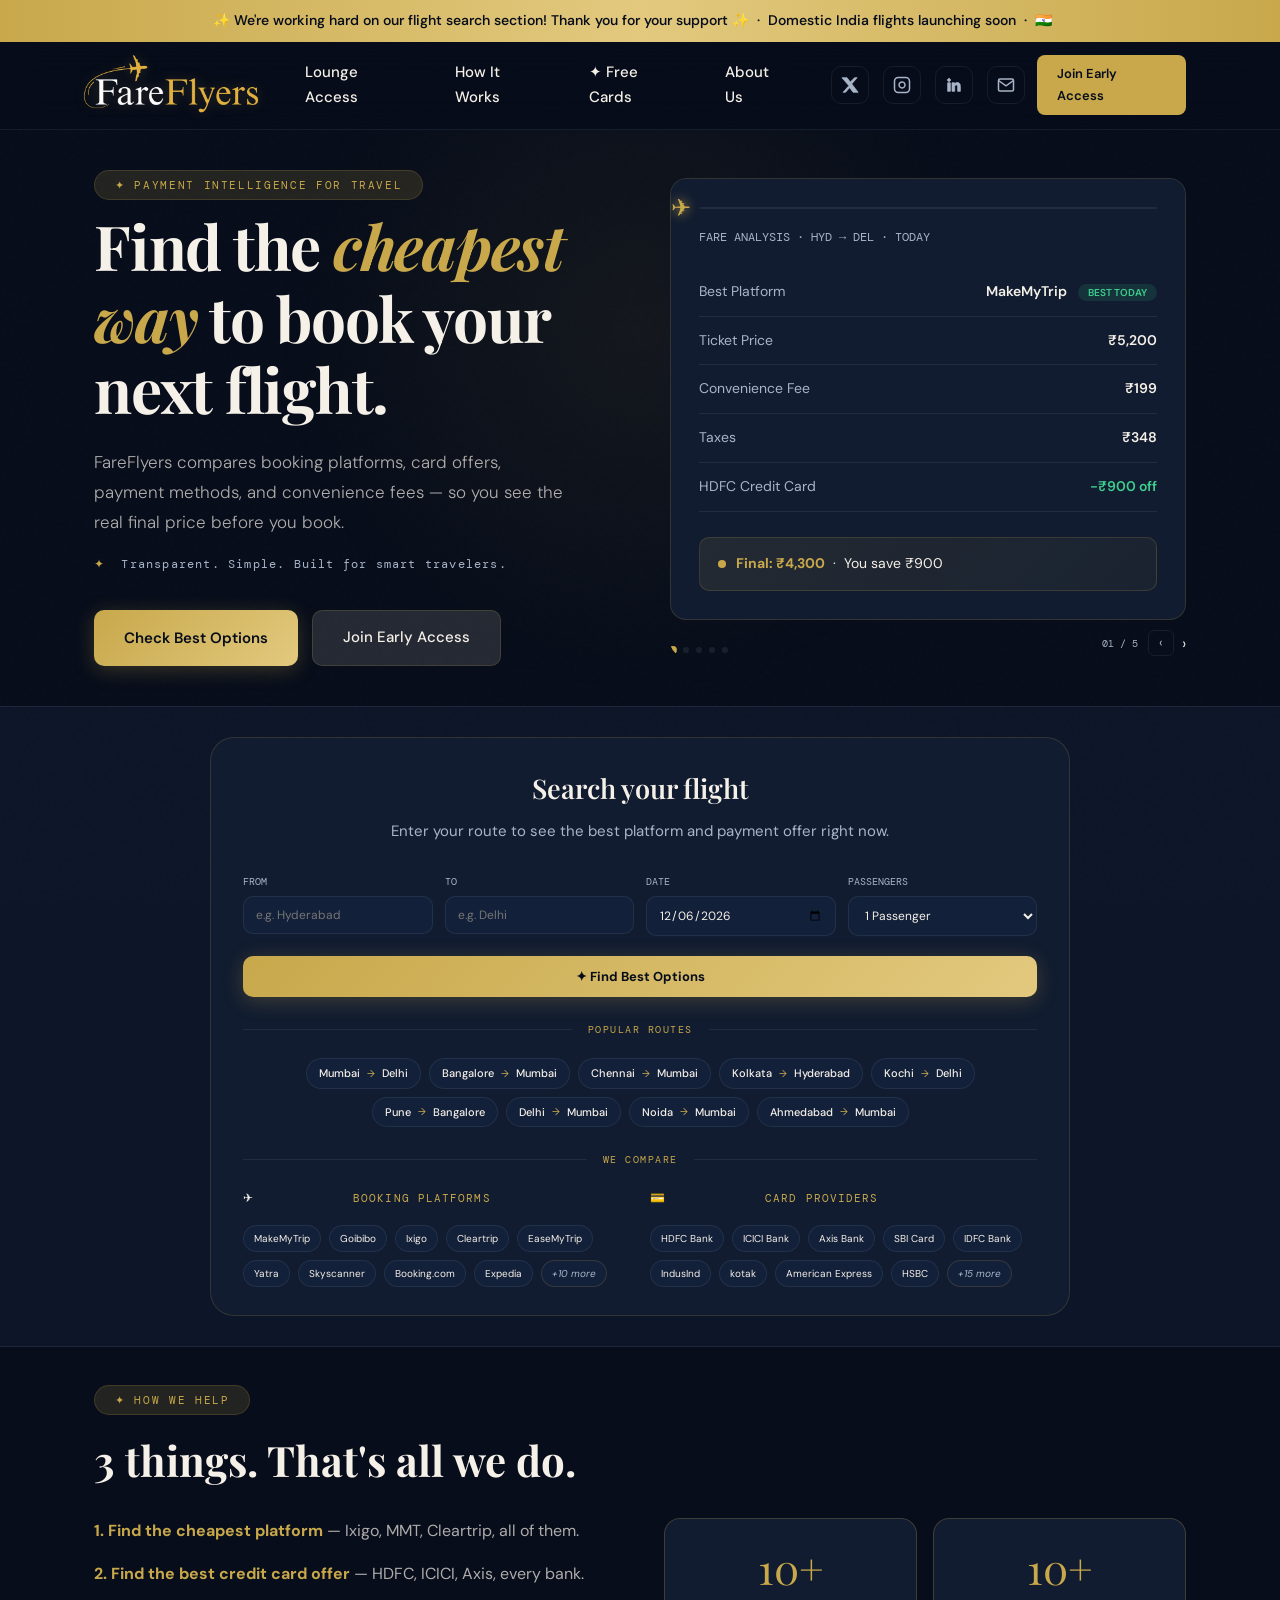
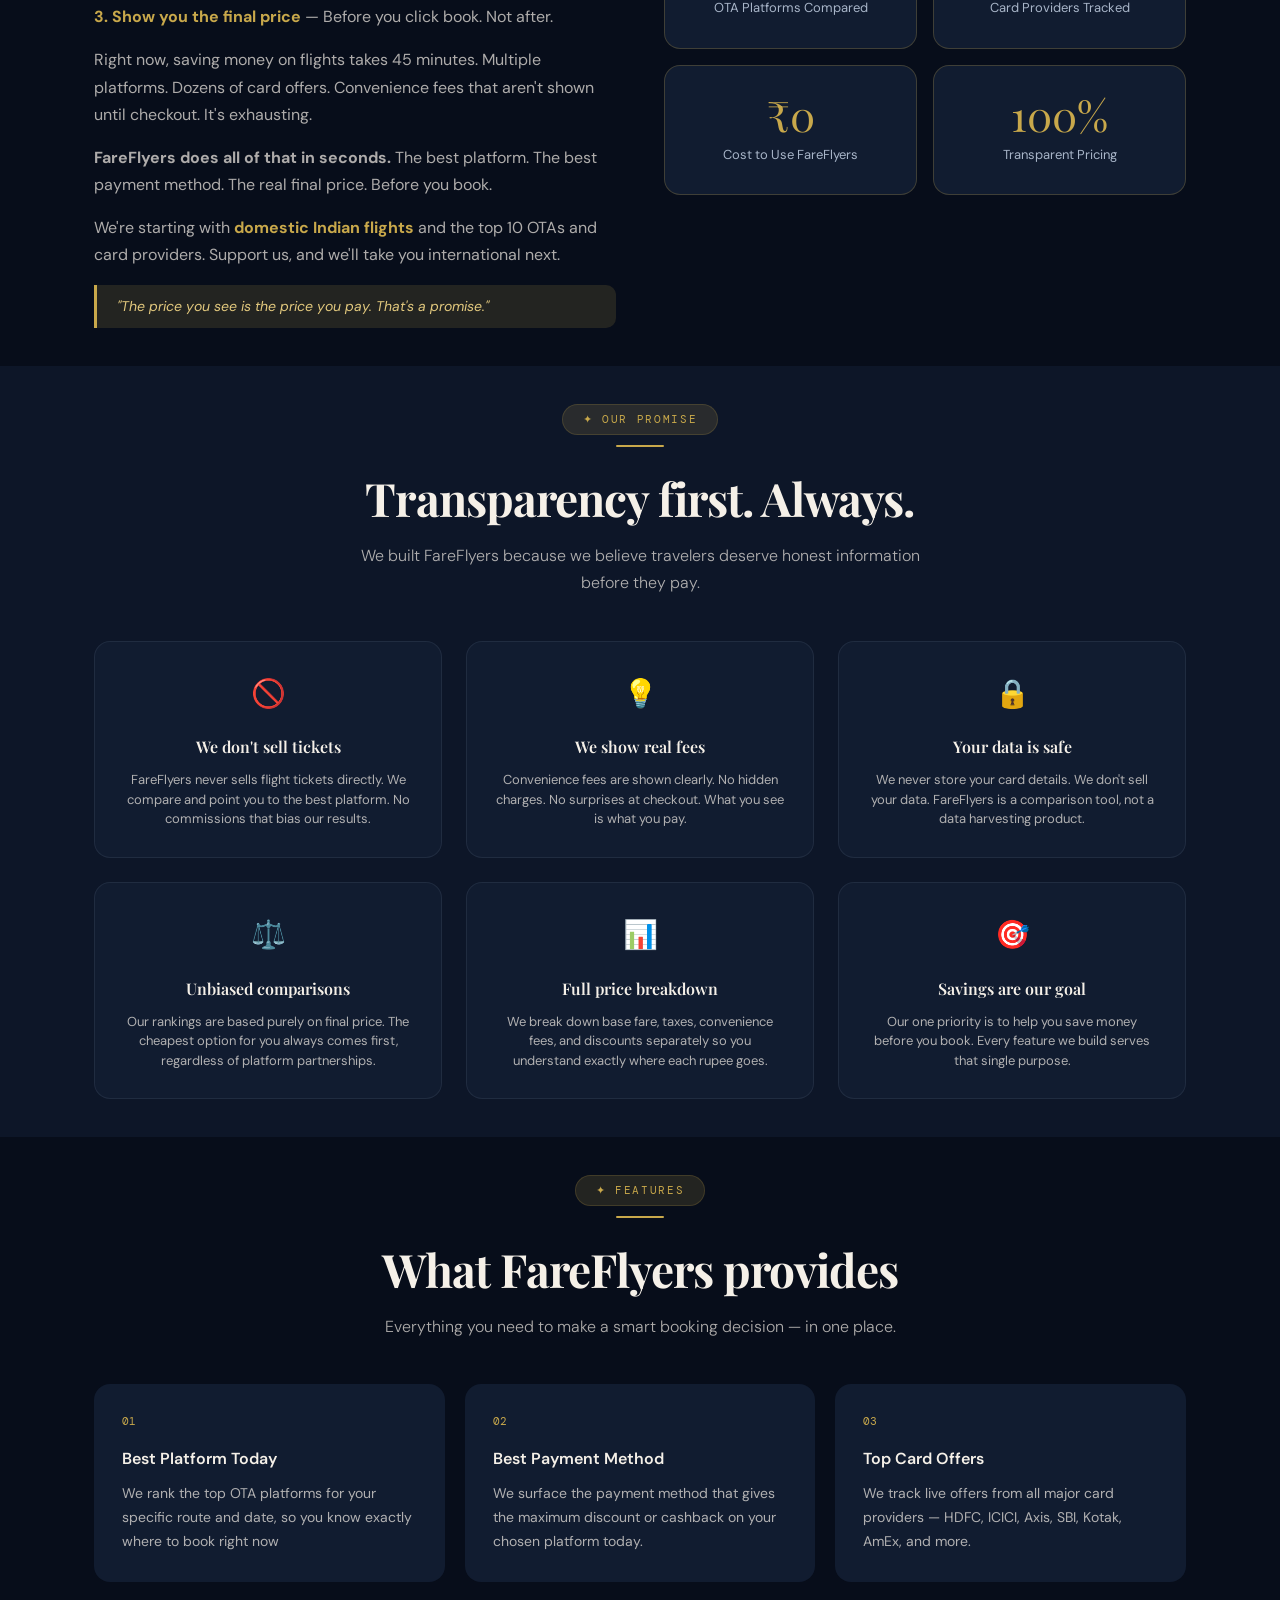
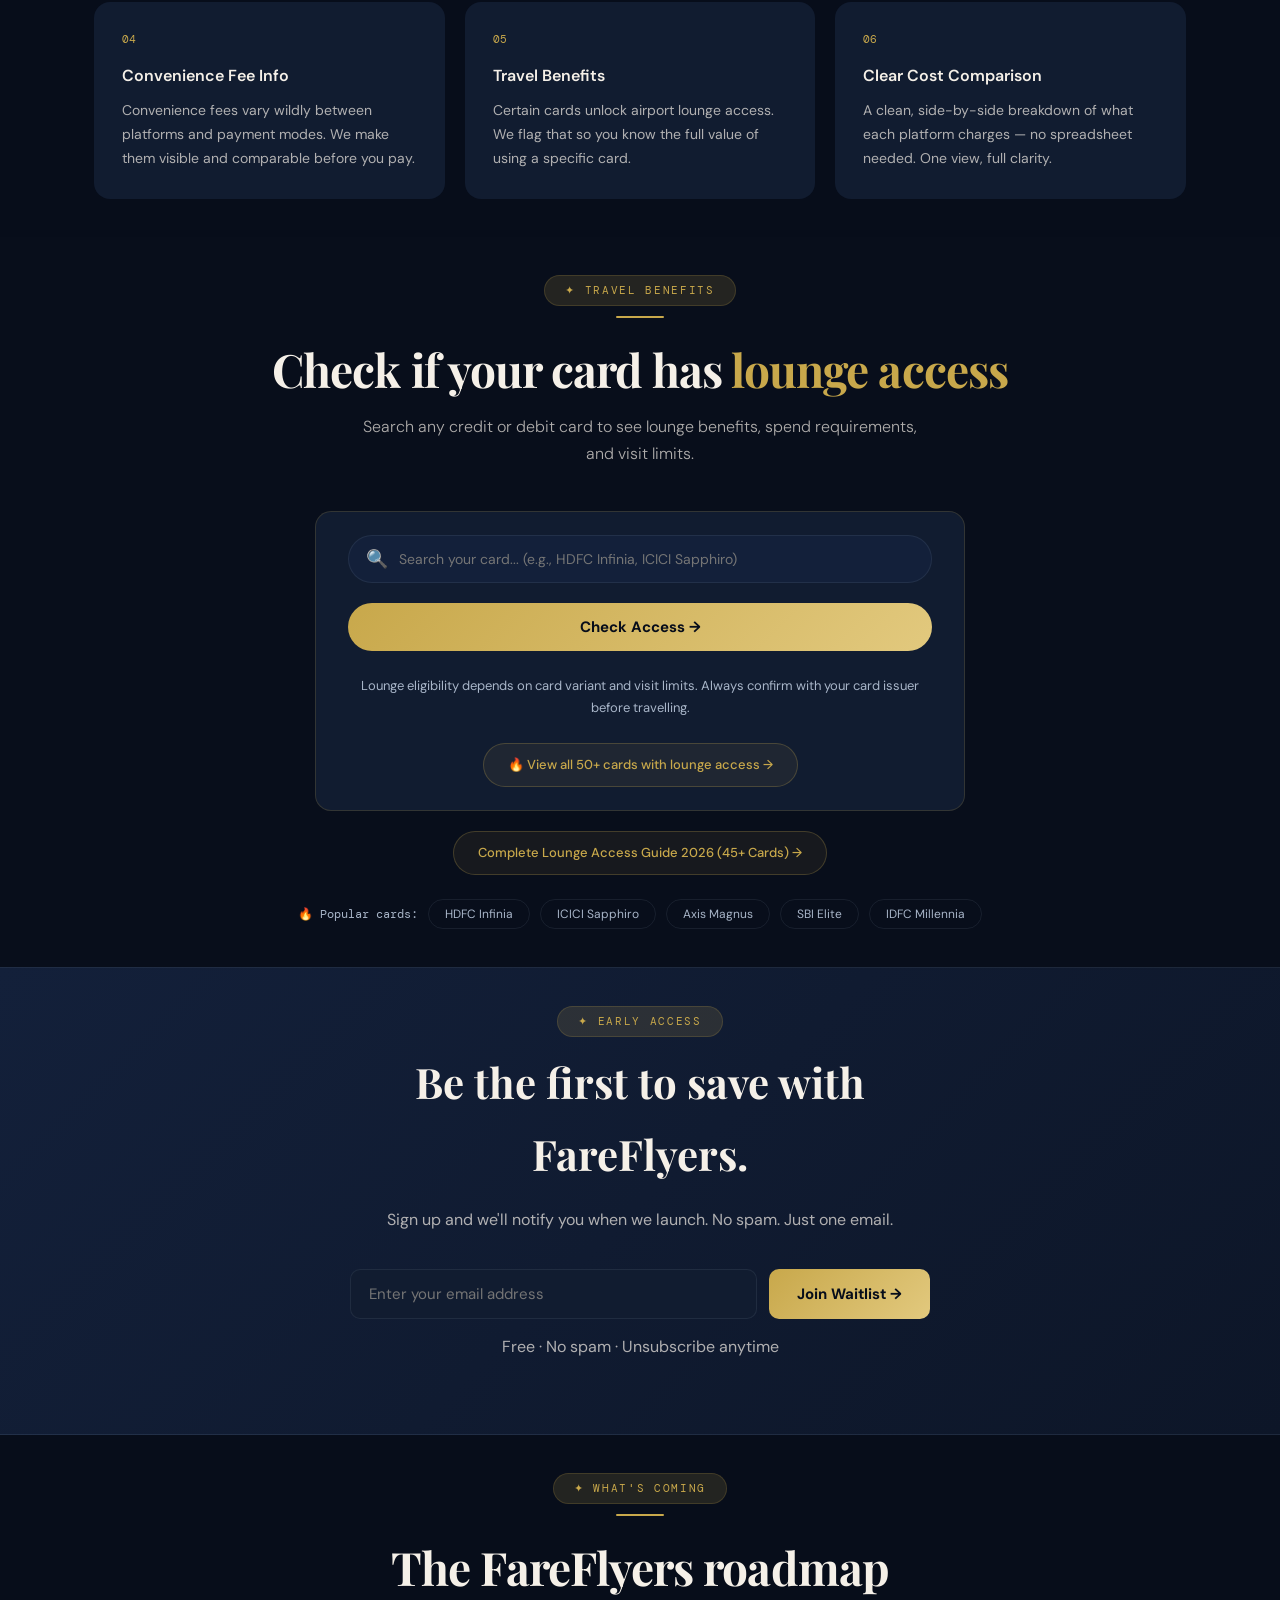
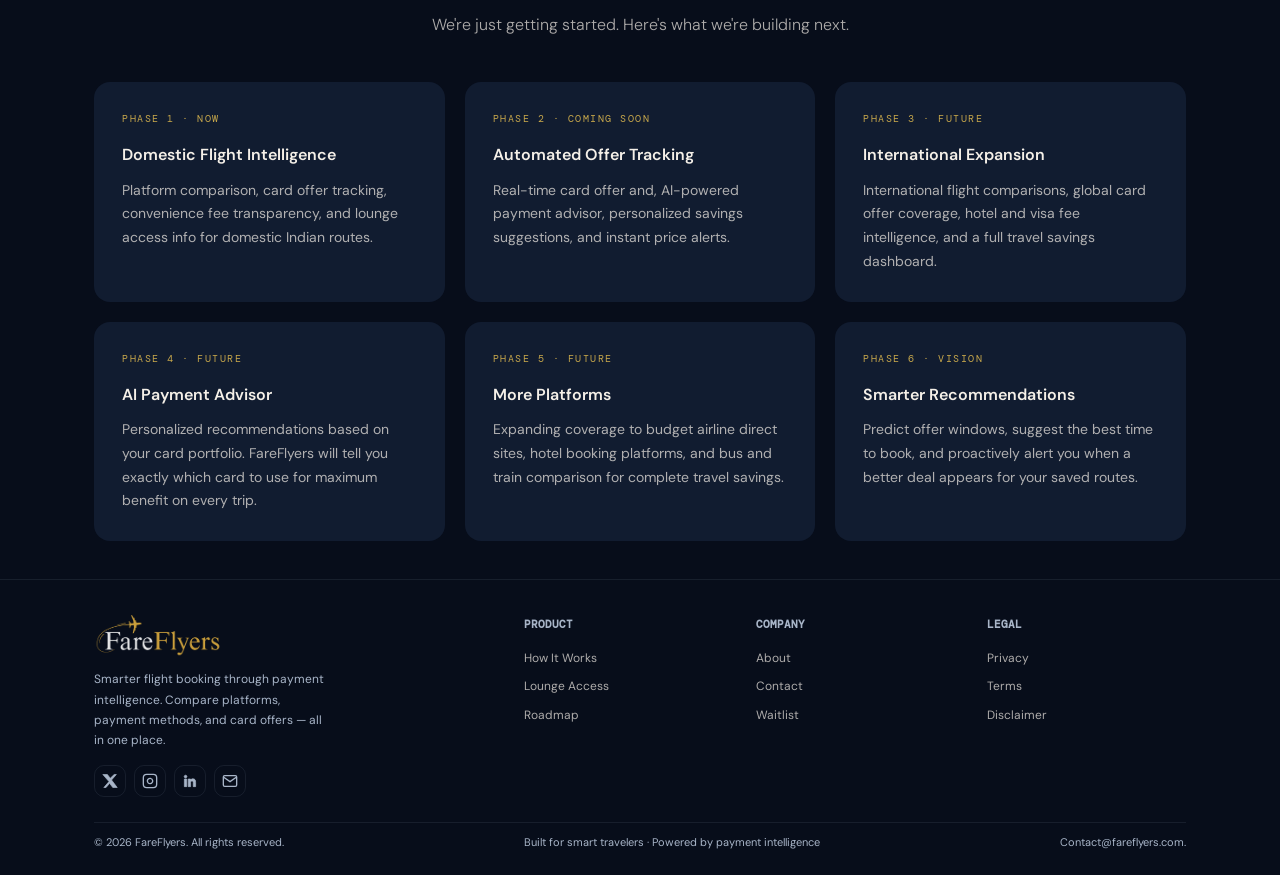
==== index.html @ 8123fac4 "update" ====
<!DOCTYPE html>
<html lang="en">
<head>
<meta charset="UTF-8" />
<meta name="viewport" content="width=device-width, initial-scale=1.0" />
<title>FareFlyers — Smarter Flight Booking</title>
<link rel="preconnect" href="https://fonts.googleapis.com" />
<link rel="preconnect" href="https://fonts.gstatic.com" crossorigin />
<link href="https://fonts.googleapis.com/css2?family=Playfair+Display:wght@400;500;600;700&family=DM+Sans:ital,wght@0,300;0,400;0,500;0,600;1,300&family=DM+Mono:wght@400;500&display=swap" rel="stylesheet" />

<!-- CSS LINKED EXTERNALLY -->
<link rel="stylesheet" href="style.css">
</head>
<body>

<!-- ═══════════════════════════════════════════════════════════
     ANNOUNCEMENT BAR
     ═══════════════════════════════════════════════════════════ -->
<div class="announcement-bar">
    <span class="scrolling-text">
        ✨ We're working hard on our flight search section! Thank you for your support ✨ &nbsp;·&nbsp; Domestic India flights launching soon &nbsp;·&nbsp; 🇮🇳 &nbsp;&nbsp;&nbsp;
    </span>
</div>
     <!-- ═══════════════════════════════════════════════════════════
     HEADER / NAVIGATION BAR
     ══════════════════════════════════════════ -->
   <header>
  <div class="container header-inner">
    <div class="logo-zone" id="logoClick" style="cursor: pointer;">
      <img src="logo.png" alt="FareFlyers" class="logo-img-header">
    </div>
    <nav class="header-nav nav-desktop">
    <a href="#lounge" class="nav-link">Lounge Access</a>
    <a href="#how-it-works" class="nav-link">How It Works</a>
    <a href="lounge/free-cards.html" class="nav-link " target="_blank" rel="noopener noreferrer">✦ Free Cards</a>
    <a href="#roadmap" class="nav-link">About Us</a>
</nav>
    <div style="display:flex;align-items:center;gap:12px;">
      <div class="social-row nav-desktop">
        <a href="https://x.com/fareflyers" class="social-btn" title="X / Twitter"target="_blank" rel="noopener noreferrer">
          <svg width="20" height="20" viewBox="0 0 24 24" fill="currentColor"><path d="M18.244 2.25h3.308l-7.227 8.26 8.502 11.24H16.17l-4.714-6.231-5.401 6.231H2.744l7.737-8.835L1.254 2.25H8.08l4.259 5.631z"/></svg>
        </a>
        <a href="https://www.instagram.com/fareflyers/" class="social-btn" title="Instagram" target="_blank" rel="noopener noreferrer">
          <svg width="20" height="20" viewBox="0 0 24 24" fill="none" stroke="currentColor" stroke-width="2"><rect x="2" y="2" width="20" height="20" rx="5" ry="5"/><path d="M16 11.37A4 4 0 1 1 12.63 8 4 4 0 0 1 16 11.37z"/><line x1="17.5" y1="6.5" x2="17.51" y2="6.5"/></svg>
        </a>
        <a href="https://www.linkedin.com/company/fareflyers" class="social-btn" title="LinkedIn" target="_blank" rel="noopener noreferrer">
        <svg width="18" height="18" viewBox="0 0 24 24" fill="currentColor">
            <path d="M20.447 20.452h-3.554v-5.569c0-1.328-.027-3.037-1.852-3.037-1.853 0-2.136 1.445-2.136 2.939v5.667H9.351V9h3.414v1.561h.046c.477-.9 1.637-1.85 3.37-1.85 3.601 0 4.267 2.37 4.267 5.455v6.286zM5.337 7.433c-1.144 0-2.063-.926-2.063-2.065 0-1.138.92-2.063 2.063-2.063 1.14 0 2.064.925 2.064 2.063 0 1.139-.925 2.065-2.064 2.065zm1.782 13.019H3.555V9h3.564v11.452z"/>
        </svg>
        </a>
        <a href="mailto:contact@fareflyers.com" class="social-btn" title="Email Support" target="_blank" rel="noopener noreferrer">
          <svg width="16" height="16" viewBox="0 0 24 24" fill="none" stroke="currentColor" stroke-width="2"><path d="M4 4h16c1.1 0 2 .9 2 2v12c0 1.1-.9 2-2 2H4c-1.1 0-2-.9-2-2V6c0-1.1.9-2 2-2z"/><polyline points="22,6 12,13 2,6"/></svg>
        </a>
      </div>
      <a href="#signup" class="btn-header">Join Early Access</a>
      <button class="hamburger" id="ham">☰</button>
    </div>
  </div>
</header>

<!-- ═══════════════════════════════════════════════════════════
     HERO SECTION WITH SLIDESHOW
     ═══════════════════════════════════════════════════════════ -->
<section class="hero">
  <div class="hero-glow"></div>
  <div class="container">
    <div class="hero-grid">
      <div class="hero-content fade-in">
        <div class="hero-eyebrow">
          <span class="tag">✦ Payment Intelligence for Travel</span>
        </div>
        <h1>Find the <em>cheapest way</em> to book your next flight.</h1>
        <p class="hero-sub">FareFlyers compares booking platforms, card offers, payment methods, and convenience fees — so you see the real final price before you book.</p>
        <p class="hero-trust"><span>✦</span> Transparent. Simple. Built for smart travelers.</p>
        <div class="btn-row">
          <button class="btn-primary" onclick="scrollToSearch()">Check Best Options</button>
          <a href="#signup" class="btn-secondary">Join Early Access</a>
        </div>
      </div> 
      <div class="hero-visual fade-in" style="transition-delay:0.10s">
        <div class="slide-wrapper" id="heroSlider">
          <div class="slide active">
            <div class="slide-progress"><div class="slide-progress-bar" id="pb0"></div></div>
            <div class="preview-header">FARE ANALYSIS · HYD → DEL · TODAY</div>
            <div class="preview-row"><span class="preview-label">Best Platform</span><span class="preview-value">MakeMyTrip <span class="preview-badge">BEST TODAY</span></span></div>
            <div class="preview-row"><span class="preview-label">Ticket Price</span><span class="preview-value">₹5,200</span></div>
            <div class="preview-row"><span class="preview-label">Convenience Fee</span><span class="preview-value">₹199</span></div>
            <div class="preview-row"><span class="preview-label">Taxes</span><span class="preview-value">₹348</span></div>
            <div class="preview-row"><span class="preview-label">HDFC Credit Card</span><span class="preview-value green">−₹900 off</span></div>
            <div class="winner-chip"><div class="winner-dot"></div><span><strong style="color:var(--gold)">Final: ₹4,300</strong> &nbsp;·&nbsp; <span class="saving-highlight">You save ₹900</span></span></div>
          </div>
          <div class="slide">
            <div class="slide-progress"><div class="slide-progress-bar" id="pb1"></div></div>
            <div class="preview-header">FARE ANALYSIS · BOM → GOA · TODAY</div>
            <div class="preview-row"><span class="preview-label">Best Platform</span><span class="preview-value">EaseMyTrip <span class="preview-badge">BEST TODAY</span></span></div>
            <div class="preview-row"><span class="preview-label">Ticket Price</span><span class="preview-value">₹3,800</span></div>
            <div class="preview-row"><span class="preview-label">Convenience Fee</span><span class="preview-value">₹149</span></div>
            <div class="preview-row"><span class="preview-label">Taxes</span><span class="preview-value">₹348</span></div>
            <div class="preview-row"><span class="preview-label">Axis Bank Card</span><span class="preview-value green">−₹600 cashback</span></div>
            <div class="winner-chip"><div class="winner-dot"></div><span><strong style="color:var(--gold)">Final: ₹3,349</strong> &nbsp;·&nbsp; <span class="saving-highlight">You save ₹600</span></span></div>
          </div>
          <div class="slide">
            <div class="slide-progress"><div class="slide-progress-bar" id="pb2"></div></div>
            <div class="preview-header">FARE ANALYSIS · BLR → DEL · TODAY</div>
            <div class="preview-row"><span class="preview-label">Best Platform</span><span class="preview-value">Goibibo <span class="preview-badge">BEST TODAY</span></span></div>
            <div class="preview-row"><span class="preview-label">Ticket Price</span><span class="preview-value">₹6,100</span></div>
            <div class="preview-row"><span class="preview-label">Convenience Fee</span><span class="preview-value">₹0</span></div>
            <div class="preview-row"><span class="preview-label">Taxes</span><span class="preview-value">₹348</span></div>
            <div class="preview-row"><span class="preview-label">ICICI Platinum</span><span class="preview-value green">−₹750 off</span></div>
            <div class="winner-chip"><div class="winner-dot"></div><span><strong style="color:var(--gold)">Final: ₹5,698</strong> &nbsp;·&nbsp; <span class="saving-highlight">You save ₹750</span></span></div>
          </div>
          <div class="slide">
            <div class="slide-progress"><div class="slide-progress-bar" id="pb3"></div></div>
            <div class="preview-header">FARE ANALYSIS · BLR → DEL · TODAY</div>
            <div class="preview-row"><span class="preview-label">Best Platform</span><span class="preview-value">EasyMyTrip <span class="preview-badge">BEST TODAY</span></span></div>
            <div class="preview-row"><span class="preview-label">Ticket Price</span><span class="preview-value">₹4,850</span></div>
            <div class="preview-row"><span class="preview-label">Convenience Fee</span><span class="preview-value">₹249</span></div>
            <div class="preview-row"><span class="preview-label">Taxes</span><span class="preview-value">₹401</span></div>
            <div class="preview-row"><span class="preview-label">ICICI Platinum</span><span class="preview-value green">−₹600 off</span></div>
            <div class="winner-chip"><div class="winner-dot"></div><span><strong style="color:var(--gold)">Final: ₹4,900</strong> &nbsp;·&nbsp; <span class="saving-highlight">You save ₹600</span></span></div>
          </div>
          <div class="slide">
            <div class="slide-progress"><div class="slide-progress-bar" id="pb4"></div></div>
            <div class="preview-header">FARE ANALYSIS · BLR → DEL · TODAY</div>
            <div class="preview-row"><span class="preview-label">Best Platform</span><span class="preview-value">Ixigo <span class="preview-badge">BEST TODAY</span></span></div>
            <div class="preview-row"><span class="preview-label">Ticket Price</span><span class="preview-value">₹4100</span></div>
            <div class="preview-row"><span class="preview-label">Convenience Fee</span><span class="preview-value">₹199</span></div>
            <div class="preview-row"><span class="preview-label">Taxes</span><span class="preview-value">₹348</span></div>
            <div class="preview-row"><span class="preview-label">ICICI Platinum</span><span class="preview-value green">−₹1050 off</span></div>
            <div class="winner-chip"><div class="winner-dot"></div><span><strong style="color:var(--gold)">Final: ₹3597</strong> &nbsp;·&nbsp; <span class="saving-highlight">You save ₹1050</span></span></div>
          </div>
        <div class="slide-nav">
          <div class="slide-dots" id="slideDots"></div>
          <div style="display:flex;align-items:center;gap:10px;">
            <span class="slide-counter" id="slideCounter">01 / 05</span>
            <div class="slide-arrows">
              <button class="slide-arrow" onclick="prevSlide()">‹</button
              <button class="slide-arrow" onclick="nextSlide()">›</button>
            </div>
          </div>
        </div>
      </div>
    </div>
  </div>
</section>


<!-- ═══════════════════════════════════════════════════════════
     SEARCH SECTION
     ═══════════════════════════════════════════════════════════ -->
<section class="search-section" id="search">
  <div class="container">
    <div class="search-box fade-in">
      <div class="search-title">Search your flight</div>
      <div class="search-sub">Enter your route to see the best platform and payment offer right now.</div>
      
      <div class="search-grid">
        <div class="search-field">
          <label>FROM</label>
          <input type="text" id="s-from" placeholder="e.g. Hyderabad">
        </div>
        <div class="search-field">
          <label>TO</label>
          <input type="text" id="s-to" placeholder="e.g. Delhi">
        </div>
        <div class="search-field">
          <label>DATE</label>
          <input type="date" id="s-date">
        </div>
        <div class="search-field">
          <label>PASSENGERS</label>
          <select id="s-pax">
            <option>1 Passenger</option>
            <option>2 Passengers</option>
            <option>3 Passengers</option>
            <option>4 Passengers</option>
            <option>5+ Passengers</option>
          </select>
        </div>
      </div>
      
      <button class="search-btn" onclick="startAnalysis()">✦ Find Best Options</button>
      
      <!-- POPULAR ROUTES -->
      <div class="popular-section">
        <div class="section-divider">
          <span class="divider-line"></span>
          <span class="divider-text">POPULAR ROUTES</span>
          <span class="divider-line"></span>
        </div>
        <div class="dest-grid" id="destGridSearch"></div>
      </div>
      
      <!-- WE COMPARE -->
      <div class="compare-section">
        <div class="section-divider">
          <span class="divider-line"></span>
          <span class="divider-text">WE COMPARE</span>
          <span class="divider-line"></span>
        </div>
        <div class="compare-grid">
          <div class="compare-group">
            <div class="group-header">
              <span class="group-icon">✈</span>
              <span class="group-title">BOOKING PLATFORMS</span>
            </div>
            <div class="chip-grid">
              <span class="chip">MakeMyTrip</span>
              <span class="chip">Goibibo</span>
              <span class="chip">Ixigo</span>
              <span class="chip">Cleartrip</span>
              <span class="chip">EaseMyTrip</span>
              <span class="chip">Yatra</span>
              <span class="chip">Skyscanner</span>
              <span class="chip">Booking.com</span>
              <span class="chip">Expedia</span>
              <span class="chip more-chip">+10 more</span>
            </div>
          </div>
          <div class="compare-group">
            <div class="group-header">
              <span class="group-icon">💳</span>
              <span class="group-title">CARD PROVIDERS</span>
            </div>
            <div class="chip-grid">
              <span class="chip">HDFC Bank</span>
              <span class="chip">ICICI Bank</span>
              <span class="chip">Axis Bank</span>
              <span class="chip">SBI Card</span>
              <span class="chip">IDFC Bank</span>
              <span class="chip">IndusInd</span>
              <span class="chip">kotak</span>
              <span class="chip">American Express</span>
              <span class="chip">HSBC</span>
              <!-- <span class="chip">RBL Bank</span> -->
              <span class="chip more-chip">+15 more</span>
            </div>
          </div>
        </div>
      </div>
    </div>
  </div>
</section>

<!-- ANALYZING OVERLAY -->
<div class="analyzing-overlay" id="analyzeOverlay">
  <div class="analyze-logo">✈ FareFlyers</div>
  <div class="analyze-spinner"></div>
  <div class="analyze-steps">
    <div class="analyze-step" id="step1"><span class="step-icon">✈</span> Analyzing flight offers...</div>
    <div class="analyze-step" id="step2"><span class="step-icon">💳</span> Checking payment methods...</div>
    <div class="analyze-step" id="step3"><span class="step-icon">📊</span> Comparing convenience fees...</div>
    <div class="analyze-step" id="step4"><span class="step-icon">💰</span> Finding best final price...</div>
    <div class="analyze-step" id="step5"><span class="step-icon">✦</span> Preparing your results...</div>
  </div>
</div>

<!-- RESULT SECTION -->
<section class="result-section" id="resultSection">
  <div class="container">
    <div class="result-header">
      <div class="result-route-badge" id="routeBadge">✈ HYD → DEL</div>
      <h2>Your Best Options Today</h2>
      <p>Based on live platform prices and active card offers</p>
    </div>
    <div class="result-grid">
      <div class="result-card winner">
        <div class="winner-ribbon">BEST PLATFORM</div>
        <div class="rc-label">Recommended Platform</div>
        <div class="rc-value">Ixigo</div>
        <div class="rc-sub">Lowest ticket price today · Zero convenience fee</div>
      </div>
      <div class="result-card">
        <div class="rc-label">Best Payment Method</div>
        <div class="rc-value" style="font-size:24px;margin-top:8px;">HDFC Credit Card</div>
        <div class="rc-sub" style="margin-top:4px; color: var(--green);">₹500 instant discount on Ixigo</div>
      </div>
    </div>
    <div class="breakdown-card">
      <div class="breakdown-title">Price Breakdown</div>
      <div class="breakdown-row"><span class="label">Base Ticket Price</span><span>₹5,200</span></div>
      <div class="breakdown-row"><span class="label">Convenience Fee</span><span>₹0</span></div>
      <div class="breakdown-row"><span class="label">HDFC Card Discount</span><span class="neg">−₹500</span></div>
      <div class="breakdown-row"><span class="label">Taxes & Surcharges</span><span>₹312</span></div>
      <div class="breakdown-row"><span class="label">Final Payable Price</span><span style="color:var(--gold);">₹5,012</span></div>
    </div>
    <div class="platforms-section">
      <div class="platforms-label">All Platform Comparison</div>
      <div class="platform-rows">
        <div class="platform-row best"><div class="plat-name">👑 Ixigo</div><div class="plat-price">₹5,012</div></div>
        <div class="platform-row"><div class="plat-name">EaseMyTrip</div><div class="plat-price">₹5,150</div></div>
        <div class="platform-row"><div class="plat-name">Cleartrip</div><div class="plat-price">₹5,220</div></div>
        <div class="platform-row"><div class="plat-name">MakeMyTrip</div><div class="plat-price">₹5,400</div></div>
        <div class="platform-row"><div class="plat-name">Goibibo</div><div class="plat-price">₹5,450</div></div>
      </div>
    </div>
    <div style="text-align:center;margin-top:36px;">
      <p style="font-size:12px;color:var(--silver);margin-bottom:16px;">Prices are for illustration in this demo. Live data coming soon.</p>
      <button class="btn-secondary" onclick="clearResults()">← Search Again</button>
    </div>
  </div>
</section>

<!-- ═══════════════════════════════════════════════════════════
     HOW IT WORKS / MISSION SECTION
     ═══════════════════════════════════════════════════════════ -->
<section class="section" id="how-it-works">
  <div class="container">
    <div class="mission-grid">
      <div class="mission-text fade-in">
        <span class="tag">✦ How we help</span>
        <h2>3 things. That's all we do.</h2>
        <p><strong style="color: var(--gold);">1. Find the cheapest platform</strong> — Ixigo, MMT, Cleartrip, all of them.</p>
        <p><strong style="color: var(--gold);">2. Find the best credit card offer</strong> — HDFC, ICICI, Axis, every bank.</p>
        <p><strong style="color: var(--gold);">3. Show you the final price</strong> — Before you click book. Not after.</p>
        <p>Right now, saving money on flights takes 45 minutes. Multiple platforms. Dozens of card offers. Convenience fees that aren't shown until checkout. It's exhausting.</p>
        <p><strong>FareFlyers does all of that in seconds.</strong> The best platform. The best payment method. The real final price. Before you book.</p>
        <p>We're starting with <strong style="color:var(--gold)">domestic Indian flights</strong> and the top 10 OTAs and card providers. Support us, and we'll take you international next.</p>
        <div class="mission-highlight">"The price you see is the price you pay. That's a promise."</div>
      </div>
      <div class="mission-stats fade-in">
        <div class="stat-card"><div class="stat-number">10+</div><div class="stat-label">OTA Platforms Compared</div></div>
        <div class="stat-card"><div class="stat-number">10+</div><div class="stat-label">Card Providers Tracked</div></div>
        <div class="stat-card"><div class="stat-number">₹0</div><div class="stat-label">Cost to Use FareFlyers</div></div>
        <div class="stat-card"><div class="stat-number">100%</div><div class="stat-label">Transparent Pricing</div></div>
      </div>
    </div>
  </div>
</section>

<!-- ═══════════════════════════════════════════════════════════
     TRUST SECTION
     ═══════════════════════════════════════════════════════════ -->
<section class="section trust-section" id="trust">
  <div class="container">
    <div class="section-head fade-in">
      <span class="tag">✦ Our Promise</span>
      <div class="divider"></div>
      <h2>Transparency first. Always.</h2>
      <p>We built FareFlyers because we believe travelers deserve honest information before they pay.</p>
    </div>
    <div class="trust-grid">
      <div class="trust-card"><div class="trust-icon">🚫</div><h3>We don't sell tickets</h3><p>FareFlyers never sells flight tickets directly. We compare and point you to the best platform. No commissions that bias our results.</p></div>
      <div class="trust-card"><div class="trust-icon">💡</div><h3>We show real fees</h3><p>Convenience fees are shown clearly. No hidden charges. No surprises at checkout. What you see is what you pay.</p></div>
      <div class="trust-card"><div class="trust-icon">🔒</div><h3>Your data is safe</h3><p>We never store your card details. We don't sell your data. FareFlyers is a comparison tool, not a data harvesting product.</p></div>
      <div class="trust-card"><div class="trust-icon">⚖️</div><h3>Unbiased comparisons</h3><p>Our rankings are based purely on final price. The cheapest option for you always comes first, regardless of platform partnerships.</p></div>
      <div class="trust-card"><div class="trust-icon">📊</div><h3>Full price breakdown</h3><p>We break down base fare, taxes, convenience fees, and discounts separately so you understand exactly where each rupee goes.</p></div>
      <div class="trust-card"><div class="trust-icon">🎯</div><h3>Savings are our goal</h3><p>Our one priority is to help you save money before you book. Every feature we build serves that single purpose.</p></div>
    </div>
  </div>
</section>

<!-- ═══════════════════════════════════════════════════════════
     WHAT WE PROVIDE SECTION
     ═══════════════════════════════════════════════════════════ -->
<section class="section" id="provide">
  <div class="container">
    <div class="section-head fade-in">
      <span class="tag">✦ Features</span>
      <div class="divider"></div>
      <h2>What FareFlyers provides</h2>
      <p>Everything you need to make a smart booking decision — in one place.</p>
    </div>
    <div class="provide-grid">
      <div class="provide-card"><div class="provide-num">01</div><h3>Best Platform Today</h3><p>We rank the top OTA platforms for your specific route and date, so you know exactly where to book right now</p></div>
      <div class="provide-card"><div class="provide-num">02</div><h3>Best Payment Method</h3><p>We surface the payment method that gives the maximum discount or cashback on your chosen platform today.</p></div>
      <div class="provide-card"><div class="provide-num">03</div><h3>Top Card Offers</h3><p>We track live offers from all major card providers — HDFC, ICICI, Axis, SBI, Kotak, AmEx, and more.</p></div>
      <div class="provide-card"><div class="provide-num">04</div><h3>Convenience Fee Info</h3><p>Convenience fees vary wildly between platforms and payment modes. We make them visible and comparable before you pay.</p></div>
      <div class="provide-card"><div class="provide-num">05</div><h3>Travel Benefits</h3><p>Certain cards unlock airport lounge access. We flag that so you know the full value of using a specific card.</p></div>
      <div class="provide-card"><div class="provide-num">06</div><h3>Clear Cost Comparison</h3><p>A clean, side-by-side breakdown of what each platform charges — no spreadsheet needed. One view, full clarity.</p></div>
    </div>
  </div>
</section>

<!-- ═══════════════════════════════════════════════════════════
     LOUNGE ACCESS SECTION
     ═══════════════════════════════════════════════════════════ -->
    
</div>
<section class="section lounge-section" id="lounge">
  <div class="container">
    <div class="section-head fade-in">
      <span class="tag">✦ Travel Benefits</span>
      <div class="divider"></div>
      <h2>Check if your card has <span class="gold">lounge access</span></h2>
      <p>Search any credit or debit card to see lounge benefits, spend requirements, and visit limits.</p>
    </div>

    <div class="lounge-search-box fade-in">
      <div class="lounge-search-wrapper">
        <div class="search-input-container">
          <span class="search-icon">🔍</span>
          <input type="text" id="loungeSearchInput" class="lounge-search-input" 
                 placeholder="Search your card... (e.g., HDFC Infinia, ICICI Sapphiro)" 
                 autocomplete="off">
          <button class="clear-search" id="clearSearch" style="display: none;">✕</button>
        </div>
        <div id="searchSuggestions" class="search-suggestions"></div>
      </div>
      <button class="lounge-check-btn" onclick="searchLoungeCard()">Check Access →</button>
      <p style="text-align:center;font-size:13px;color:var(--silver);margin-top:24px;">Lounge eligibility depends on card variant and visit limits. Always confirm with your card issuer before travelling.</p>
      <div style="text-align: center; margin-top: 24px;">
        <a href="lounge/free-cards.html" class="view-all-link" target="_blank" rel="noopener noreferrer">🔥 View all 50+ cards with lounge access →</a>
      </div>
    </div>
    <div style="text-align: center; margin-top: 16px;">
    <a href="/guide/lounge-guide.html" class="view-all-link" target="_blank" rel="noopener noreferrer">
          Complete Lounge Access Guide 2026 (45+ Cards) →
    </a>

    <div id="loungeResultArea" class="lounge-result-area"></div>


    <div class="quick-examples fade-in">
      <span class="quick-label">🔥 Popular cards:</span>
      <button class="quick-chip" onclick="quickSearchCard('HDFC Infinia')">HDFC Infinia</button>
      <button class="quick-chip" onclick="quickSearchCard('ICICI Sapphiro')">ICICI Sapphiro</button>
      <button class="quick-chip" onclick="quickSearchCard('Axis Magnus')">Axis Magnus</button>
      <button class="quick-chip" onclick="quickSearchCard('SBI Elite')">SBI Elite</button>
      <button class="quick-chip" onclick="quickSearchCard('IDFC Millennia')">IDFC Millennia</button>
    </div>
  </div>
</section>

<!-- ═══════════════════════════════════════════════════════════
     EARLY ACCESS SIGNUP
     ═══════════════════════════════════════════════════════════ -->
<section class="section signup-section" id="signup">
  <div class="container">
    <div class="signup-box fade-in">
      <span class="tag">✦ Early Access</span>
      <h2>Be the first to save with FareFlyers.</h2>
      <p>Sign up and we'll notify you when we launch. No spam. Just one email.</p>
      <form class="signup-form" id="waitlistForm">
        <input type="email" id="waitlistEmail" class="signup-input" placeholder="Enter your email address" required />
        <button type="submit" class="signup-submit">Join Waitlist →</button>
      </form>
      <div class="signup-success" id="signupSuccess" style="display: none;">
        ✅ You're on the list! We'll reach out when FareFlyers goes live.
      </div>
      <p class="signup-note">Free · No spam · Unsubscribe anytime</p>
    </div>
  </div>
</section>

<!-- ═══════════════════════════════════════════════════════════
     ROADMAP SECTION
     ═══════════════════════════════════════════════════════════ -->
<section class="section roadmap-section" id="roadmap">
  <div class="container">
    <div class="section-head fade-in">
      <span class="tag">✦ What's Coming</span>
      <div class="divider"></div>
      <h2>The FareFlyers roadmap</h2>
      <p>We're just getting started. Here's what we're building next.</p>
    </div>
    <div class="roadmap-grid fade-in">
      <div class="roadmap-card"><div class="roadmap-phase">Phase 1 · Now</div><h3>Domestic Flight Intelligence</h3><p>Platform comparison, card offer tracking, convenience fee transparency, and lounge access info for domestic Indian routes.</p></div>
      <div class="roadmap-card"><div class="roadmap-phase">Phase 2 · Coming Soon</div><h3>Automated Offer Tracking</h3><p>Real-time card offer and, AI-powered payment advisor, personalized savings suggestions, and instant price alerts.</p></div>
      <div class="roadmap-card"><div class="roadmap-phase">Phase 3 · Future</div><h3>International Expansion</h3><p>International flight comparisons, global card offer coverage, hotel and visa fee intelligence, and a full travel savings dashboard.</p></div>
      <div class="roadmap-card"><div class="roadmap-phase">Phase 4 · Future</div><h3>AI Payment Advisor</h3><p>Personalized recommendations based on your card portfolio. FareFlyers will tell you exactly which card to use for maximum benefit on every trip.</p></div>
      <div class="roadmap-card"><div class="roadmap-phase">Phase 5 · Future</div><h3>More Platforms</h3><p>Expanding coverage to budget airline direct sites, hotel booking platforms, and bus and train comparison for complete travel savings.</p></div>
      <div class="roadmap-card"><div class="roadmap-phase">Phase 6 · Vision</div><h3>Smarter Recommendations</h3><p>Predict offer windows, suggest the best time to book, and proactively alert you when a better deal appears for your saved routes.</p></div>
    </div>
  </div>
</section>

<!-- ═══════════════════════════════════════════════════════════
     FOOTER
     ═══════════════════════════════════════════════════════════ -->
<footer>
  <div class="container">
    <div class="footer-top">
      <div class="footer-brand">
        <div class="logo-zone logo-img-zone">
          <img src="logo.png" alt="FareFlyers" class="logo-img-footer" />
        </div>
        <p>Smarter flight booking through payment intelligence. Compare platforms, payment methods, and card offers — all in one place.</p>
       <div class="footer-social">
    <a href="https://x.com/fareflyers" class="social-btn" title="X / Twitter" target="_blank" rel="noopener noreferrer">
        <svg width="16" height="16" viewBox="0 0 24 24" fill="currentColor"><path d="M18.244 2.25h3.308l-7.227 8.26 8.502 11.24H16.17l-4.714-6.231-5.401 6.231H2.744l7.737-8.835L1.254 2.25H8.08l4.259 5.631z"/></svg>
    </a>
    <a href="https://www.instagram.com/fareflyers/" class="social-btn" title="Instagram" target="_blank" rel="noopener noreferrer">
        <svg width="16" height="16" viewBox="0 0 24 24" fill="none" stroke="currentColor" stroke-width="2"><rect x="2" y="2" width="20" height="20" rx="5" ry="5"/><path d="M16 11.37A4 4 0 1 1 12.63 8 4 4 0 0 1 16 11.37z"/><line x1="17.5" y1="6.5" x2="17.51" y2="6.5"/></svg>
    </a>
    <a href="https://www.linkedin.com/company/fareflyers" class="social-btn" title="LinkedIn" target="_blank" rel="noopener noreferrer">
        <svg width="16" height="16" viewBox="0 0 24 24" fill="currentColor"><path d="M20.447 20.452h-3.554v-5.569c0-1.328-.027-3.037-1.852-3.037-1.853 0-2.136 1.445-2.136 2.939v5.667H9.351V9h3.414v1.561h.046c.477-.9 1.637-1.85 3.37-1.85 3.601 0 4.267 2.37 4.267 5.455v6.286zM5.337 7.433c-1.144 0-2.063-.926-2.063-2.065 0-1.138.92-2.063 2.063-2.063 1.14 0 2.064.925 2.064 2.063 0 1.139-.925 2.065-2.064 2.065zm1.782 13.019H3.555V9h3.564v11.452z"/></svg>
    </a>
    <a href="mailto:contact@fareflyers.com" class="social-btn" title="Email Support">
        <svg width="16" height="16" viewBox="0 0 24 24" fill="none" stroke="currentColor" stroke-width="2"><path d="M4 4h16c1.1 0 2 .9 2 2v12c0 1.1-.9 2-2 2H4c-1.1 0-2-.9-2-2V6c0-1.1.9-2 2-2z"/><polyline points="22,6 12,13 2,6"/></svg>
    </a>
</div>
      </div>
      <div class="footer-col"><h4>Product</h4><a href="#how-it-works">How It Works</a><a href="#lounge">Lounge Access</a><a href="#roadmap">Roadmap</a></div>
      <div class="footer-col"><h4>Company</h4><a href="#">About</a><a href="#">Contact</a><a href="#signup">Waitlist</a></div>
      <div class="footer-col"><h4>Legal</h4><a href="#">Privacy</a><a href="#">Terms</a><a href="#">Disclaimer</a></div>
</div>
    <div class="footer-bottom">
      <span>© 2026 FareFlyers. All rights reserved.</span>
      <span>Built for smart travelers · Powered by payment intelligence</span>
      <span>Contact@fareflyers.com.</span>
    </div>
  </div>
</footer>

<!-- TOAST -->
<div class="toast" id="toast"></div>

<!-- JAVASCRIPT -->
<script src="cards-database.js"></script>
<script src="app.js"></script>

</body>
</html>
---- style.css ----
/*
 * ╔══════════════════════════════════════════════════════════════╗
 * ║              FAREFLYERS — COMPLETE CSS                         ║
 * ║              Cleaned - No Duplicates                         ║
 * ╚══════════════════════════════════════════════════════════════╝
 */

/* ===== CSS VARIABLES ===== */
:root {
  --navy: #070d1a;
  --navy-mid: #0d1628;
  --navy-light: #13203a;
  --navy-card: #111c30;
  --gold: #c8a84b;
  --gold-light: #e2c97e;
  --gold-dim: rgba(200,168,75,0.15);
  --white: #f5f0e8;
  --white-dim: rgba(245,240,232,0.7);
  --white-faint: rgba(245,240,232,0.12);
  --silver: #a8b5c8;
  --silver-dim: rgba(168,181,200,0.2);
  --green: #3ecf8e;
  --green-dim: rgba(62,207,142,0.12);
  --border: rgba(200,168,75,0.18);
  --border-subtle: rgba(168,181,200,0.1);
  --border-gold: rgba(200,168,75,0.25);
  --shadow: 0 8px 40px rgba(0,0,0,0.4);
  --shadow-card: 0 4px 24px rgba(0,0,0,0.3);
  --shadow-glow: 0 0 30px rgba(200,168,75,0.1);
  --radius: 16px;
  --radius-sm: 10px;
  --radius-md: 12px;
  --radius-lg: 16px;
  --radius-xl: 24px;
  --radius-full: 9999px;
}
/* ===== RESET & BASE ===== */
*, *::before, *::after { box-sizing: border-box; margin: 0; padding: 0; }
html { scroll-behavior: smooth; }
body {
  font-family: 'DM Sans', sans-serif;
  background: var(--navy);
  color: var(--white);
  overflow-x: hidden;
  line-height: 1.7;
}
a { color: inherit; text-decoration: none; }
img { max-width: 100%; display: block; }
button { cursor: pointer; font-family: inherit; border: none; outline: none; }
input, select { font-family: inherit; outline: none; }

/* ===== SCROLLBAR ===== */
::-webkit-scrollbar { width: 6px; }
::-webkit-scrollbar-track { background: var(--navy); }
::-webkit-scrollbar-thumb { background: var(--gold); border-radius: 3px; }
.announcement-bar {
    background: linear-gradient(90deg, var(--gold) 0%, var(--gold-light) 50%, var(--gold) 100%);
    padding: 10px 0;
    text-align: center;
    font-size: 14px;
    font-weight: 500;
    color: var(--navy);
    overflow: hidden;
    position: relative;
}

.announcement-bar .scrolling-text {
    display: inline-block;
    white-space: nowrap;
    animation: scrollText 30s linear infinite;
}

@keyframes scrollText {
    0% {
        transform: translateX(100%);
    }
    100% {
        transform: translateX(-100%);
    }
}
/* ===== NOISE TEXTURE ===== */
body::before {
  content: '';
  position: fixed; inset: 0; z-index: 0; pointer-events: none;
  background-image: url("data:image/svg+xml,%3Csvg viewBox='0 0 256 256' xmlns='http://www.w3.org/2000/svg'%3E%3Cfilter id='noise'%3E%3CfeTurbulence type='fractalNoise' baseFrequency='0.9' numOctaves='4' stitchTiles='stitch'/%3E%3C/filter%3E%3Crect width='100%25' height='100%25' filter='url(%23noise)' opacity='0.03'/%3E%3C/svg%3E");
  opacity: 0.4;
}

/* ===== UTILITY CLASSES ===== */
.container { max-width: 1140px; margin: 0 auto; padding: 0 24px; position: relative; }
.section { padding: 38px 0; }
.gold { color: var(--gold); }
.tag {
  display: inline-block;
  font-family: 'DM Mono', monospace;
  font-size: 11px;
  letter-spacing: 0.15em;
  text-transform: uppercase;
  color: var(--gold);
  background: var(--gold-dim);
  border: 1px solid var(--border);
  padding: 5px 20px;
  border-radius: 40px;
  margin-bottom: 10px;
}
.fade-in { opacity: 0; transform: translateY(28px); transition: opacity 0.7s ease, transform 0.7s ease; }
.fade-in.visible { opacity: 1; transform: none; }

/* ===== HEADER ===== */
.gold-link {
    color: var(--gold) !important;
    background: var(--gold-dim);
    border-radius: 30px;
}

.gold-link:hover {
    background: var(--gold) !important;
    color: var(--navy) !important;
}
header {
  position: sticky; top: 0; z-index: 100;
  background: rgba(7,13,26,0.92);
  backdrop-filter: blur(18px);
  border-bottom: 1px solid var(--border-subtle);
  padding: 10px 0;
}
header .container { padding-left: 10px; }
.header-inner { display: flex; align-items: center; justify-content: space-between; gap: 24px; }
.logo-zone {
  display: flex; align-items: center; gap: 10px;
  font-family: 'Playfair Display', serif;
  font-size: 28px; font-weight: 700;
  color: var(--white);
}
.logo-icon {
  width: 44px; height: 44px;
  background: linear-gradient(135deg, var(--gold) 0%, var(--gold-light) 100%);
  border-radius: 9px;
  display: flex;
  align-items: center; justify-content: center;
  font-size: 20px; color: var(--navy);
}
.logo-img-header {
  height: 60px; width: auto;
  filter: drop-shadow(0 0 6px rgba(200,168,75,0.25));
  transition: filter 0.3s, transform 0.2s;
}
.logo-img-footer {
  height: 42px; width: auto;
  opacity: 0.9;
  transition: opacity 0.2s;
}
.header-nav { display: flex; align-items: center; gap: 8px; }
.nav-link {
  font-size: 15px; font-weight: 500;
  color: var(--white);
  padding: 8px 16px; border-radius: 8px;
  transition: color 0.2s, background 0.2s;
}
.nav-link:hover { color: var(--white); background: var(--white-faint); }
.btn-header {
  font-size: 13px; font-weight: 600;
  background: var(--gold);
  color: var(--navy);
  padding: 8px 20px; border-radius: 8px;
  transition: background 0.2s, transform 0.15s;
}
.btn-header:hover { background: var(--gold-light); transform: translateY(-1px); }
.hamburger { display: none; flex-direction: column; gap: 5px; background: none; padding: 4px; }
.hamburger span { width: 22px; height: 2px; background: var(--gold); border-radius: 2px; }
@media(max-width:768px){
  .nav-desktop { display: none; }
  .hamburger { display: flex; }
}
/* ============================================================ */
/* SOCIAL MEDIA ICONS - COMPLETE WITH BETTER SPACING
/* ============================================================ */

.social-row {
    display: flex;
    align-items: center;
    gap: 14px;  /* Increased gap between icons */
}

.social-btn {
    width: 38px;
    height: 38px;
    border-radius: 10px;
    border: 1px solid var(--border-subtle);
    background: transparent;
    display: flex;
    align-items: center;
    justify-content: center;
    color: var(--silver);
    transition: all 0.25s ease;
    cursor: pointer;
    text-decoration: none;
}

.social-btn:hover {
    border-color: var(--gold);
    color: var(--gold);
    background: var(--gold-dim);
    transform: translateY(-2px);
}

.social-btn svg {
    width: 18px;
    height: 18px;
    fill: currentColor;
    stroke: currentColor;
}

/* Fix for Instagram icon (mixed fill/stroke) */
.social-btn svg[fill="none"] {
    fill: none;
    stroke: currentColor;
}

.social-btn svg circle[fill="currentColor"] {
    fill: currentColor;
    stroke: none;
}

/* Footer social icons */
.footer-social {
    display: flex;
    gap: 12px;
    margin-top: 20px;
}

.footer-social .social-btn {
    width: 36px;
    height: 36px;
}

.footer-social .social-btn svg {
    width: 16px;
    height: 16px;
}

/* Responsive */
@media (max-width: 768px) {
    .social-row {
        gap: 10px;
    }
    
    .social-btn {
        width: 34px;
        height: 34px;
    }
    
    .social-btn svg {
        width: 16px;
        height: 16px;
    }
}
/* ============================================================ */

/* ===== HERO SECTION ===== */
.hero { padding: 40px 0 40px; position: relative; overflow: hidden; }
@media (max-width: 768px) { .hero { padding: 60px 0 60px; } }
.hero-glow {
  position: absolute; top: -200px; left: 50%; transform: translateX(-50%);
  width: 800px; height: 800px; border-radius: 50%;
  background: radial-gradient(circle, rgba(200,168,75,0.07) 0%, transparent 65%);
  pointer-events: none;
}
.hero-grid { display: grid; grid-template-columns: 1fr 1fr; gap: 60px; align-items: center; }
.hero h1 {
  font-family: 'Playfair Display', serif;
  font-size: clamp(38px, 5vw, 62px);
  font-weight: 700; line-height: 1.15;
  letter-spacing: -0.02em;
  margin-bottom: 24px;
}
.hero h1 em { font-style: italic; color: var(--gold); }
.hero-sub {
  font-size: 17px; font-weight: 300; color: var(--white-dim);
  line-height: 1.75; margin-bottom: 16px; max-width: 480px;
}
.hero-trust {
  font-family: 'DM Mono', monospace; font-size: 12px;
  letter-spacing: 0.1em; color: var(--silver);
  margin-bottom: 36px;
}
.hero-trust span { color: var(--gold); margin-right: 8px; }
.btn-row { display: flex; gap: 14px; flex-wrap: wrap; }
.btn-primary {
  font-size: 15px; font-weight: 600;
  background: linear-gradient(135deg, var(--gold) 0%, var(--gold-light) 100%);
  color: var(--navy);
  padding: 14px 30px; border-radius: 10px;
  transition: transform 0.2s, box-shadow 0.2s;
  box-shadow: 0 4px 20px rgba(200,168,75,0.25);
}
.btn-primary:hover { transform: translateY(-2px); box-shadow: 0 8px 30px rgba(200,168,75,0.35); }
.btn-secondary {
  font-size: 15px; font-weight: 500; color: var(--white);
  border: 1px solid var(--border); padding: 14px 30px; border-radius: 10px;
  background: var(--white-faint);
  transition: border-color 0.2s, background 0.2s;
}
.btn-secondary:hover { border-color: var(--gold); background: var(--gold-dim); }
@media(max-width:900px){ .hero-grid{grid-template-columns:1fr;} .hero-visual{display:none;} }

/* ===== HERO SLIDESHOW ===== */
.slide-wrapper { position: relative; overflow: hidden; border-radius: var(--radius); min-height: 340px; }
.slide {
  position: absolute; inset: 0;
  background: var(--navy-card);
  border: 1px solid var(--border);
  border-radius: var(--radius);
  padding: 28px;
  opacity: 0;
  transform: translateY(18px);
  transition: opacity 0.55s ease, transform 0.55s ease;
  pointer-events: none;
}
.slide.active { opacity: 1; transform: translateY(0); pointer-events: auto; position: relative; }
.preview-header { font-size: 12px; font-family: 'DM Mono', monospace; color: var(--silver); margin-bottom: 20px; }
.preview-row {
  display: flex; justify-content: space-between;
  padding: 12px 0; border-bottom: 1px solid var(--border-subtle);
  font-size: 14px;
}
.preview-label { color: var(--silver); }
.preview-value { font-weight: 600; }
.preview-value.green { color: var(--green); }
.preview-badge {
  background: var(--green-dim); color: var(--green);
  padding: 2px 10px; border-radius: 20px; font-size: 10px; margin-left: 8px;
}
.winner-chip {
  background: linear-gradient(135deg, rgba(200,168,75,0.1), rgba(200,168,75,0.05));
  border: 1px solid var(--border); border-radius: var(--radius-sm);
  padding: 14px 18px; margin-top: 25px; font-size: 14px;
  display: flex; align-items: center; gap: 10px;
}
.winner-dot { width: 8px; height: 8px; border-radius: 50%; background: var(--gold); animation: pulse 2s infinite; }
@keyframes pulse { 0%,100%{opacity:1;} 50%{opacity:0.4;} }
.slide-dots { display: flex; justify-content: center; gap: 7px; margin-top: 14px; }
.slide-dot { width: 6px; height: 6px; border-radius: 50%; background: var(--border-subtle); cursor: pointer; }
.slide-dot.active { background: var(--gold); transform: scale(1.3); }
.slide-progress { height: 2px; background: var(--border-subtle); border-radius: 2px; margin-bottom: 18px; }
.slide-progress-bar {
  height: 100%; background: linear-gradient(90deg, var(--gold), var(--gold-light));
  border-radius: 2px; width: 0%;
  animation: progressFill 8s linear infinite;
}
.slide-progress-bar::after {
  content: '✈';
  position: absolute; left: 0; top: 6.4%; transform: translateY(-50%);
  font-size: 24px;
  filter: drop-shadow(0 0 6px rgba(200,168,75,1));
  animation: flightMove 8s linear infinite;
  color: var(--gold);
}
.slide-nav { display: flex; justify-content: space-between; align-items: center; margin-top: 10px; }
.slide-counter { font-family: 'DM Mono', monospace; font-size: 10px; color: var(--silver); }
.slide-arrows { display: flex; gap: 8px; }
.slide-arrow {
  width: 26px; height: 26px; border-radius: 6px;
  border: 1px solid var(--border-subtle); background: transparent; color: var(--silver);
  cursor: pointer;
}
.slide-arrow:hover { border-color: var(--gold); color: var(--gold); background: var(--gold-dim); }
@keyframes progressFill { 0%{width:0%} 100%{width:100%} }
@keyframes flightMove { 0%{left:0} 100%{left:calc(100% - 24px)} }

/* ===== SECTION HEADINGS ===== */
.section-head { text-align: center; margin-bottom: 44px; }
.section-head h2 {
  font-family: 'Playfair Display', serif;
  font-size: clamp(28px, 4vw, 46px); font-weight: 700;
  letter-spacing: -0.02em; line-height: 1.2;
  margin-bottom: 16px;
}
.section-head p { font-size: 16px; color: var(--white-dim); max-width: 560px; margin: 0 auto; font-weight: 300; }
.divider { width: 48px; height: 2px; background: var(--gold); margin: 0 auto 24px; border-radius: 2px; }

/* ===== SEARCH SECTION ===== */
.search-section {
  background: var(--navy-mid);
  border-top: 1px solid var(--border-subtle);
  border-bottom: 1px solid var(--border-subtle);
  padding: 30px 0;
}
.search-box {
  background: var(--navy-card);
  border: 1px solid var(--border);
  border-radius: 24px;
  padding: 28px 32px;
  max-width: 860px;
  margin: 0 auto;
}
.search-title {
  font-family: 'Playfair Display', serif;
  font-size: 27px;
  font-weight: 600;
  text-align: center;
  margin-bottom: 8px;
}
.search-sub {
  font-size: 15px;
  color: var(--silver);
  text-align: center;
  margin-bottom: 28px;
}
.search-grid {
  display: grid;
  grid-template-columns: repeat(4, 1fr);
  gap: 12px;
  margin-bottom: 20px;
}
.search-field {
  display: flex;
  flex-direction: column;
  gap: 6px;
}
.search-field label {
  font-size: 10px;
  font-family: 'DM Mono', monospace;
  color: var(--silver);
  text-transform: uppercase;
}
.search-field input,
.search-field select {
  background: var(--navy-light);
  border: 1px solid var(--border-subtle);
  border-radius: 10px;
  color: var(--white);
  padding: 10px 12px;
  font-size: 12px;
}
.search-field input:focus,
.search-field select:focus {
  border-color: var(--gold);
  outline: none;
}
.search-btn {
  width: 100%;
  padding: 12px;
  background: linear-gradient(135deg, var(--gold) 0%, var(--gold-light) 100%);
  color: var(--navy);
  font-size: 13px;
  font-weight: 700;
  border-radius: 10px;
  border: none;
  cursor: pointer;
  transition: transform 0.2s, box-shadow 0.2s;
  box-shadow: 0 4px 20px rgba(200,168,75,0.25);
}
.search-btn:hover { transform: translateY(-2px); box-shadow: 0 8px 30px rgba(200,168,75,0.4); }

/* Popular Routes */
.popular-section { margin-top: 24px; }
.dest-grid {
  display: flex;
  flex-wrap: wrap;
  justify-content: center;
  gap: 8px;
  margin-top: 16px;
}
.dest-card {
  display: inline-flex;
  align-items: center;
  gap: 5px;
  background: var(--navy-light);
  border: 1px solid var(--border-subtle);
  border-radius: 40px;
  padding: 5px 12px;
  cursor: pointer;
  transition: all 0.2s;
}
.dest-card:hover {
  border-color: var(--gold);
  background: var(--gold-dim);
  transform: translateY(-1px);
}
.dest-from, .dest-to { font-size: 11px; font-weight: 500; color: var(--white); }
.dest-arrow { font-size: 10px; color: var(--gold); margin: 0 2px; }

/* Section Dividers */
.section-divider {
  display: flex;
  align-items: center;
  justify-content: center;
  gap: 16px;
  margin: 24px 0 20px;
}
.divider-line { height: 1px; background: var(--border-subtle); flex: 1; }
.divider-text {
  font-size: 10px;
  font-family: 'DM Mono', monospace;
  color: var(--gold);
  letter-spacing: 0.15em;
  text-transform: uppercase;
}

/* Compare Section */
.compare-grid {
  display: grid;
  grid-template-columns: 1fr 1fr;
  gap: 20px;
  margin-top: 8px;
}
.group-header {
  display: flex;
  align-items: center;
  gap: 100px;
  margin-bottom: 16px;
}
.group-icon { font-size: 12px; }
.group-title {
  font-size: 11px;
  font-family: 'DM Mono', monospace;
  color: var(--gold);
  letter-spacing: 0.1em;
}
.chip-grid { display: flex; flex-wrap: wrap; gap: 8px; }
.chip {
  font-size: 10px;
  padding: 4px 10px;
  background: var(--navy-light);
  border: 1px solid var(--border-subtle);
  border-radius: 30px;
  color: var(--white);
  cursor: pointer;
  transition: all 0.2s;
}
.chip:hover {
  border-color: var(--gold);
  color: var(--gold);
  background: var(--gold-dim);
  transform: translateY(-1px);
}
.more-chip { border-color: var(--border); color: var(--silver); font-style: italic; }

/* Responsive Search */
@media (max-width: 750px) {
  .search-grid { grid-template-columns: repeat(2, 1fr); }
  .compare-grid { grid-template-columns: 1fr; gap: 24px; }
}
@media (max-width: 550px) {
  .search-box { padding: 20px; }
  .search-grid { grid-template-columns: 1fr; }
  .dest-card { padding: 3px 8px; }
  .dest-from, .dest-to { font-size: 10px; }
}

/* ===== ANALYZING OVERLAY ===== */
.analyzing-overlay {
  display: none;
  position: fixed; inset: 0; z-index: 200;
  background: rgba(7,13,26,0.97);
  backdrop-filter: blur(12px);
  align-items: center; justify-content: center; flex-direction: column;
  text-align: center;
}
.analyzing-overlay.active { display: flex; }
.analyze-logo {
  font-family: 'Playfair Display', serif;
  font-size: 28px; font-weight: 700; margin-bottom: 40px; color: var(--gold);
}
.analyze-steps { display: flex; flex-direction: column; gap: 14px; width: 340px; }
.analyze-step {
  display: flex; align-items: center; gap: 14px;
  background: var(--navy-card); border: 1px solid var(--border-subtle);
  border-radius: var(--radius-sm); padding: 14px 20px;
  font-size: 14px; color: var(--silver);
  opacity: 0.3; transition: opacity 0.5s, border-color 0.5s, color 0.5s;
}
.analyze-step.active { opacity: 1; border-color: var(--gold); color: var(--white); }
.analyze-step.done { opacity: 1; border-color: rgba(62,207,142,0.4); color: var(--green); }
.analyze-spinner {
  width: 48px; height: 48px;
  border: 2px solid var(--border-subtle);
  border-top-color: var(--gold); border-radius: 50%;
  animation: spin 1s linear infinite; margin: 0 auto 32px;
}
@keyframes spin { to { transform: rotate(360deg); } }

/* ===== RESULT SECTION ===== */
.result-section {
  display: none;
  background: var(--navy-mid);
  border-top: 1px solid var(--border-subtle);
  padding: 80px 0;
}
.result-section.active { display: block; }
.result-header { text-align: center; margin-bottom: 48px; }
.result-header h2 { font-family: 'Playfair Display', serif; font-size: 32px; font-weight: 700; margin-bottom: 8px; }
.result-route-badge {
  display: inline-flex; align-items: center; gap: 10px;
  background: var(--gold-dim); border: 1px solid var(--border);
  border-radius: 40px; padding: 8px 20px; font-size: 13px; font-weight: 600; color: var(--gold);
}
.result-grid { display: grid; grid-template-columns: 1fr 1fr; gap: 24px; margin-bottom: 24px; }
.result-card {
  background: var(--navy-card); border: 1px solid var(--border-subtle);
  border-radius: var(--radius); padding: 28px; position: relative;
}
.result-card.winner { border-color: var(--gold); }
.winner-ribbon {
  position: absolute; top: 16px; right: 16px;
  background: var(--gold); color: var(--navy);
  font-size: 10px; padding: 4px 12px; border-radius: 20px; text-transform: uppercase;
}
.rc-label { font-size: 11px; font-family: 'DM Mono', monospace; color: var(--silver); text-transform: uppercase; margin-bottom: 18px; }
.rc-value { font-family: 'Playfair Display', serif; font-size: 36px; font-weight: 700; color: var(--white); }
.rc-value.green { color: var(--green); }
.breakdown-card {
  background: var(--navy-card); border-radius: var(--radius); padding: 28px;
}
.breakdown-title { font-size: 11px; font-family: 'DM Mono', monospace; color: var(--silver); text-transform: uppercase; margin-bottom: 20px; }
.breakdown-row {
  display: flex; justify-content: space-between;
  padding: 12px 0; border-bottom: 1px solid var(--border-subtle);
  font-size: 14px;
}
.breakdown-row .neg { color: var(--green); }
.platform-rows { display: flex; flex-direction: column; gap: 10px; }
.platform-row {
  display: flex; justify-content: space-between;
  background: var(--navy-light); border: 1px solid var(--border-subtle);
  border-radius: var(--radius-sm); padding: 14px 18px;
}
.platform-row.best { border-color: var(--gold); }
.plat-price { font-weight: 700; font-family: 'DM Mono', monospace; }
@media(max-width:700px){ .result-grid{grid-template-columns:1fr;} }

/* ===== HOW IT WORKS / MISSION ===== */
.mission-grid { display: grid; grid-template-columns: 1fr 1fr; gap: 48px; align-items: center; }
.mission-text h2 { font-family: 'Playfair Display', serif; font-size: clamp(26px, 3.5vw, 42px); margin-bottom: 20px; }
.mission-text p { font-size: 16px; color: var(--white-dim); margin-bottom: 16px; }
.mission-highlight {
  background: var(--gold-dim); border-left: 3px solid var(--gold);
  border-radius: 0 var(--radius-sm) var(--radius-sm) 0;
  padding: 10px 20px; font-size: 14px; font-style: italic; color: var(--gold-light);
  margin-top: 15px;
}
.mission-stats { 
    display: grid; 
    grid-template-columns: 1fr 1fr; 
    gap: 16px; 
}

.stat-card { 
    background: var(--navy-card); 
    border-radius: var(--radius); 
    padding: 28px; 
    text-align: center; 
    border: 1px solid var(--border-gold);
    transition: all 0.3s ease;
}

.stat-card:hover {
    border-color: var(--gold);
    transform: translateY(-3px);
}

.stat-number { 
    font-family: 'Playfair Display', serif; 
    font-size: 42px; 
    color: var(--gold); 
    line-height: 1; 
    margin-bottom: 8px; 
}

.stat-label { 
    font-size: 13px; 
    color: var(--silver); 
}

@media(max-width:800px){ 
    .mission-grid{grid-template-columns:1fr;} 
}

/* ===== TRUST SECTION ===== */
/* ===== TRUST SECTION ===== */
.trust-section { 
    background: var(--navy-mid); 
}

.trust-grid { 
    display: grid; 
    grid-template-columns: repeat(3, 1fr); 
    gap: 24px; 
}

.trust-card {
    background: var(--navy-card);
    border: 1px solid var(--border-subtle);
    border-radius: var(--radius);
    padding: 28px;
    text-align: center;
    transition: all 0.3s ease;
}

.trust-card:hover {
    border-color: var(--gold);
    transform: translateY(-3px);
}

.trust-icon {
    font-size: 28px;
    margin-bottom: 16px;
}

.trust-card h3 {
    font-family: 'Playfair Display', serif;
    font-size: 16px;
    font-weight: 600;
    margin-bottom: 10px;
}

.trust-card p {
    font-size: 13px;
    color: var(--white-dim);
    line-height: 1.5;
}

@media(max-width:700px){ 
    .trust-grid{grid-template-columns:1fr;} 
}

/* ===== WHAT WE PROVIDE ===== */
.provide-grid { display: grid; grid-template-columns: repeat(3, 1fr); gap: 20px; }
.provide-card {
  background: var(--navy-card); border-radius: var(--radius); padding: 28px;
  transition: transform 0.3s, border-color 0.3s;
}
.provide-card:hover { transform: translateY(-3px); border-color: var(--gold); }
.provide-num { font-family: 'DM Mono', monospace; font-size: 11px; color: var(--gold); margin-bottom: 14px; }
.provide-card h3 { font-size: 16px; font-weight: 600; margin-bottom: 10px; }
.provide-card p { font-size: 14px; color: var(--white-dim); }
@media(max-width:700px){ .provide-grid{grid-template-columns:1fr 1fr;} }
@media(max-width:480px){ .provide-grid{grid-template-columns:1fr;} }

/* ===== LOUNGE ACCESS SECTION ===== */
.lounge-section { background: #080e1b; }
.lounge-search-box {
  max-width: 650px;
  margin: 0 auto 20px;
  background: var(--navy-card);
  border: 1px solid var(--border);
  border-radius: 16px;
  padding: 23px 32px;
}
.lounge-search-wrapper { position: relative; margin-bottom: 20px; }
.search-input-container { position: relative; display: flex; align-items: center; }
.search-icon {
  position: absolute; left: 18px; top: 50%; transform: translateY(-50%);
  font-size: 18px; color: var(--silver);
}
.lounge-search-input {
  width: 100%;
  background: var(--navy-light);
  border: 1px solid var(--border-subtle);
  border-radius: 60px;
  padding: 14px 50px 14px 50px;
  color: var(--white);
  font-size: 14px;
}
.lounge-search-input:focus { outline: none; border-color: var(--gold); }
.clear-search {
  position: absolute; right: 18px; top: 50%; transform: translateY(-50%);
  background: none; border: none; color: var(--silver); cursor: pointer;
}
.search-suggestions {
  position: absolute; top: 100%; left: 0; right: 0;
  background: var(--navy-card); border: 1px solid var(--border);
  border-radius: 12px; max-height: 300px; overflow-y: auto;
  display: none; margin-top: 4px; z-index: 100;
}
.search-suggestions.show { display: block; }
.suggestion-item {
  padding: 12px 16px; cursor: pointer;
  border-bottom: 1px solid var(--border-subtle);
  display: flex; justify-content: space-between;
}
.suggestion-item:hover { background: var(--gold-dim); }
.suggestion-name { font-weight: 500; color: var(--white); }
.suggestion-bank { font-size: 11px; color: var(--silver); margin-left: 8px; }
.suggestion-badge { font-size: 10px; background: var(--green-dim); color: var(--green); padding: 2px 8px; border-radius: 20px; }
.lounge-check-btn {
  width: 100%;
  background: linear-gradient(135deg, var(--gold) 0%, var(--gold-light) 100%);
  color: var(--navy);
  font-size: 15px; font-weight: 700;
  padding: 14px 28px;
  border-radius: 60px;
  border: none;
  cursor: pointer;
  transition: all 0.3s;
}
.lounge-check-btn:hover { transform: translateY(-2px); box-shadow: 0 6px 20px rgba(200,168,75,0.35); }

/* Lounge Result */
.lounge-result-area { max-width: 700px; margin: 0 auto; }
.access-result-card {
  background: var(--navy-card);
  border: 1px solid var(--border-gold);
  border-radius: 20px;
  padding: 24px;
  margin-top: 20px;
}
.access-result-header {
  display: flex; justify-content: space-between; align-items: flex-start;
  flex-wrap: wrap; gap: 12px; margin-bottom: 20px;
  padding-bottom: 16px; border-bottom: 1px solid var(--border-subtle);
}
.card-title-section .card-bank { font-size: 11px; font-family: 'DM Mono', monospace; color: var(--gold); text-transform: uppercase; }
.card-title-section h3 { font-size: 20px; margin-top: 6px; font-family: 'Playfair Display', serif; }
.access-status-badge {
  background: var(--green-dim); color: var(--green);
  padding: 6px 14px; border-radius: 40px; font-size: 12px; font-weight: 600;
}
.access-details-grid { display: grid; grid-template-columns: 1fr 1fr; gap: 16px; }
.access-detail-item {
  background: var(--navy-light); border-radius: 12px; padding: 16px;
}
.access-detail-item .detail-label { font-size: 11px; font-family: 'DM Mono', monospace; color: var(--silver); text-transform: uppercase; display: block; margin-bottom: 10px; }
.access-detail-item .detail-value { font-size: 24px; font-weight: 700; color: var(--gold); display: block; margin-bottom: 6px; }
.access-detail-item .spend-note { color: var(--green); font-size: 11px; margin-top: 8px; }

/* No Access Result */
.no-access-card {
  background: var(--navy-card);
  border: 1px solid var(--border-subtle);
  border-radius: 20px;
  padding: 32px;
  text-align: center;
  margin-top: 20px;
}
.sad-emoji { font-size: 48px; margin-bottom: 16px; }
.no-access-card h4 { font-size: 18px; margin-bottom: 8px; }
.how-about-btn {
  background: linear-gradient(135deg, var(--gold) 0%, var(--gold-light) 100%);
  color: var(--navy);
  font-size: 14px; font-weight: 600;
  padding: 12px 28px;
  border-radius: 60px;
  border: none;
  cursor: pointer;
  display: inline-block;
  text-decoration: none;
}
.how-about-btn:hover { transform: translateY(-2px); }

/* Quick Examples */
.quick-examples {
  display: flex; flex-wrap: wrap; align-items: center; justify-content: center;
  gap: 10px; margin-top: 24px;
}
.quick-label { font-size: 12px; color: var(--silver); font-family: 'DM Mono', monospace; }
.quick-chip {
  background: transparent; border: 1px solid var(--border-subtle);
  border-radius: 60px; padding: 6px 16px; font-size: 12px;
  color: var(--silver); cursor: pointer; transition: all 0.2s;
}
.quick-chip:hover { border-color: var(--gold); color: var(--gold); background: var(--gold-dim); }
.view-all-link {
  display: inline-block;
  padding: 10px 24px;
  background: rgba(200,168,75,0.08);
  border: 1px solid rgba(200,168,75,0.25);
  border-radius: 60px;
  color: var(--gold);
  text-decoration: none;
  font-size: 13px;
  font-weight: 500;
  transition: all 0.3s;
}
.view-all-link:hover {
  background: rgba(200,168,75,0.15);
  border-color: var(--gold);
  transform: translateY(-2px);
}

@media (max-width: 600px) {
  .lounge-search-box { padding: 20px; }
  .access-details-grid { grid-template-columns: 1fr; gap: 12px; }
  .card-title-section h3 { font-size: 18px; }
}

/* ===== SIGNUP SECTION ===== */
.signup-section {
  background: linear-gradient(135deg, var(--navy-light) 0%, var(--navy-mid) 100%);
  border-top: 1px solid var(--border-subtle);
  border-bottom: 1px solid var(--border-subtle);
}
.signup-box { max-width: 580px; margin: 0 auto; text-align: center; }
.signup-box h2 { font-family: 'Playfair Display', serif; font-size: clamp(28px, 4vw, 42px); font-weight: 700; margin-bottom: 16px; }
.signup-box p { font-size: 16px; color: var(--white-dim); margin-bottom: 36px; }
.signup-form { display: flex; gap: 12px; }
.signup-input {
  flex: 1; background: var(--navy-card); border: 1px solid var(--border-subtle);
  border-radius: var(--radius-sm); padding: 14px 18px;
  color: var(--white); font-size: 15px;
}
.signup-input:focus { border-color: var(--gold); outline: none; }
.signup-submit {
  background: linear-gradient(135deg, var(--gold) 0%, var(--gold-light) 100%);
  color: var(--navy); font-size: 15px; font-weight: 700;
  padding: 14px 28px; border-radius: var(--radius-sm);
  cursor: pointer; transition: all 0.2s;
}
.signup-submit:hover { transform: translateY(-2px); box-shadow: 0 6px 24px rgba(200,168,75,0.35); }
.signup-note { font-size: 12px; color: var(--silver); margin-top: 14px; }
.signup-success {
  display: none; background: var(--green-dim); border-radius: var(--radius-sm);
  padding: 16px 24px; color: var(--green); margin-top: 20px;
}
@media(max-width:560px){ .signup-form{flex-direction:column;} }

/* ===== ROADMAP SECTION ===== */
.roadmap-grid { display: grid; grid-template-columns: repeat(3,1fr); gap: 20px; }
.roadmap-card {
  background: var(--navy-card); border-radius: var(--radius); padding: 28px;
  transition: transform 0.3s, border-color 0.3s;
}
.roadmap-card:hover { transform: translateY(-3px); border-color: var(--gold); }
.roadmap-phase {
  font-family: 'DM Mono', monospace; font-size: 10px; letter-spacing: 0.15em;
  text-transform: uppercase; color: var(--gold); margin-bottom: 14px;
}
.roadmap-card h3 { font-size: 16px; font-weight: 600; margin-bottom: 10px; }
.roadmap-card p { font-size: 14px; color: var(--white-dim); }
@media(max-width:700px){ .roadmap-grid{grid-template-columns:1fr;} }

/* ===== FOOTER ===== */
footer {
  background: var(--navy); border-top: 1px solid var(--border-subtle);
  padding: 54px 0 40px;
}
.footer-top {
  display: grid; grid-template-columns: 2fr 1fr 1fr 1fr;
  gap: 48px; margin-bottom: 48px;
}
.footer-brand p { font-size: 13px; color: var(--silver); max-width: 240px; margin-top: 14px; }
.footer-col h4 {
  font-size: 12px; font-family: 'DM Mono', monospace;
  color: var(--silver); text-transform: uppercase; margin-bottom: 16px;
}
.footer-col a {
  display: block; font-size: 14px; color: var(--white-dim);
  margin-bottom: 10px; transition: color 0.2s;
}
.footer-col a:hover { color: var(--gold); }
.footer-bottom {
  border-top: 1px solid var(--border-subtle); padding-top: 24px;
  display: flex; justify-content: space-between; flex-wrap: wrap;
  font-size: 12px; color: var(--silver);
}
@media(max-width:700px){ .footer-top{grid-template-columns:1fr 1fr;} .footer-bottom{flex-direction:column; text-align:center;} }
@media(max-width:480px){ .footer-top{grid-template-columns:1fr;} }

/* ===== BANNER & TOAST ===== */
.announcement-bar {
  background: linear-gradient(90deg, var(--gold) 0%, var(--gold-light) 50%, var(--gold) 100%);
  padding: 9px 0; text-align: center;
  font-size: 14px; color: var(--navy);
  font-weight: 550;
}
.toast {
  position: fixed; bottom: 32px; right: 32px; z-index: 300;
  background: var(--navy-card); border: 1px solid var(--border);
  border-radius: var(--radius-sm); padding: 16px 24px;
  font-size: 14px; color: var(--white);
  transform: translateY(80px); opacity: 0; transition: all 0.4s;
}
.toast.show { transform: none; opacity: 1; }
/* Fix scroll position for fixed header */
#search { scroll-margin-top: 100px; }
#how-it-works { scroll-margin-top: 90px; }
#lounge { scroll-margin-top: 90px; }
#roadmap { scroll-margin-top: 90px; }
#signup { scroll-margin-top: 90px; }
/* Fix scroll position for fixed header */
#search { scroll-margin-top: 100px; }
#how-it-works { scroll-margin-top: 90px; }
#lounge { scroll-margin-top: 90px; }
#roadmap { scroll-margin-top: 90px; }
#signup { scroll-margin-top: 90px; }
#trust { scroll-margin-top: 90px; }
#provide { scroll-margin-top: 90px; }
/* Fix scroll position for fixed header - prevents header from covering section tops */
/* Fix scroll position - adjusted values */
#lounge {
    scroll-margin-top: 80px;
}

#how-it-works {
    scroll-margin-top: 80px;
}

#roadmap {
    scroll-margin-top: 80px;
}

#signup {
    scroll-margin-top: 80px;
}

#trust {
    scroll-margin-top: 80px;
}

#provide {
    scroll-margin-top: 80px;
}

#search {
    scroll-margin-top: 90px;
}
/* Reduce footer size */
footer {
    background: var(--navy);
    border-top: 1px solid var(--border-subtle);
    padding: 35px 0 24px;  /* Reduced from 64px 0 40px */
}

.footer-top {
    display: grid;
    grid-template-columns: 2fr 1fr 1fr 1fr;
    gap: 32px;  /* Reduced from 48px */
    margin-bottom: 25px;  /* Reduced from 48px */
}

.footer-bottom {
    border-top: 1px solid var(--border-subtle);
    padding-top: 10px;  /* Reduced from 24px */
    display: flex;
    justify-content: space-between;
    flex-wrap: wrap;
    gap: 12px;
    font-size: 11px;  /* Reduced from 12px */
    color: var(--silver);
}

.footer-brand p {
    font-size: 12px;  /* Reduced from 13px */
    color: var(--silver);
    max-width: 240px;
    margin-top: 12px;  /* Reduced from 14px */
}

.footer-col h4 {
    font-size: 11px;  /* Reduced from 12px */
    margin-bottom: 14px;  /* Reduced from 16px */
}

.footer-col a {
    font-size: 12px;  /* Reduced from 14px */
    margin-bottom: 8px;  /* Reduced from 10px */
}

.footer-social {
    gap: 8px;
    margin-top: 14px;
}

.footer-social .social-btn {
    width: 32px;
    height: 32px;
}
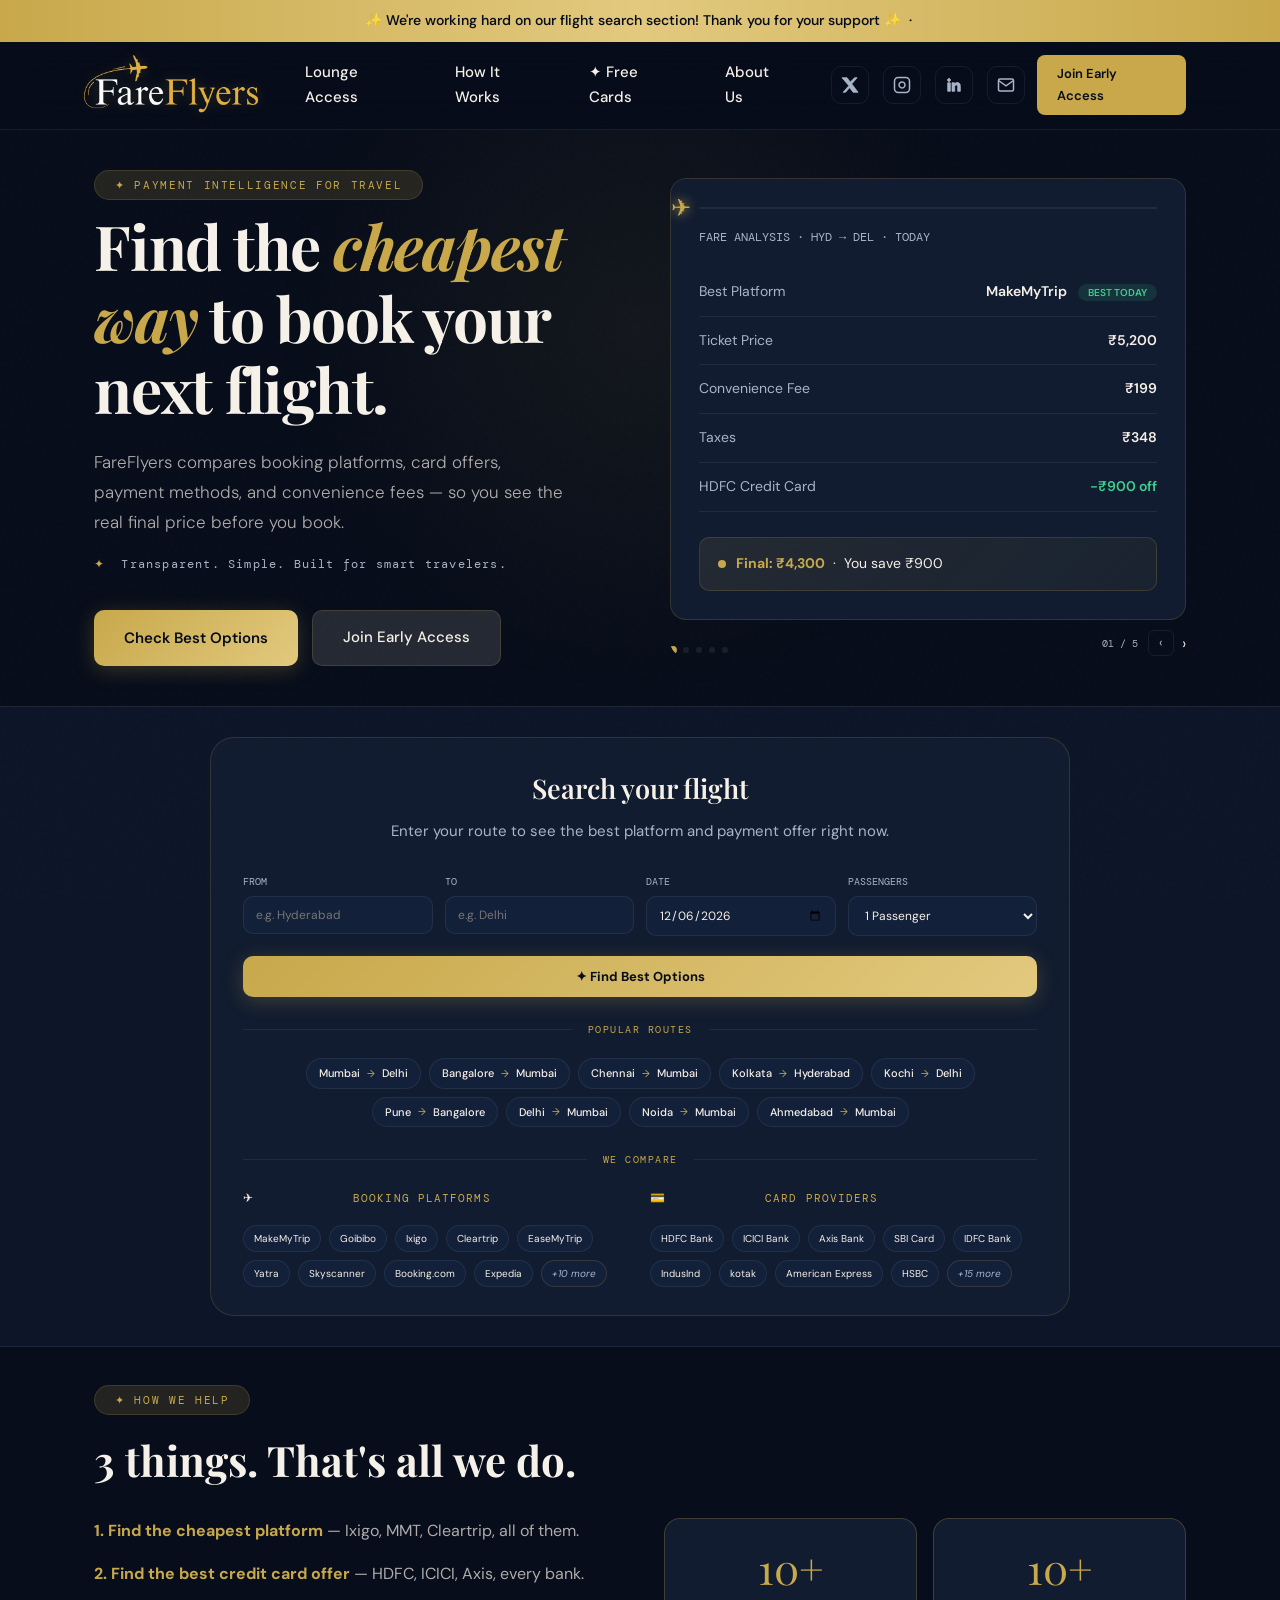
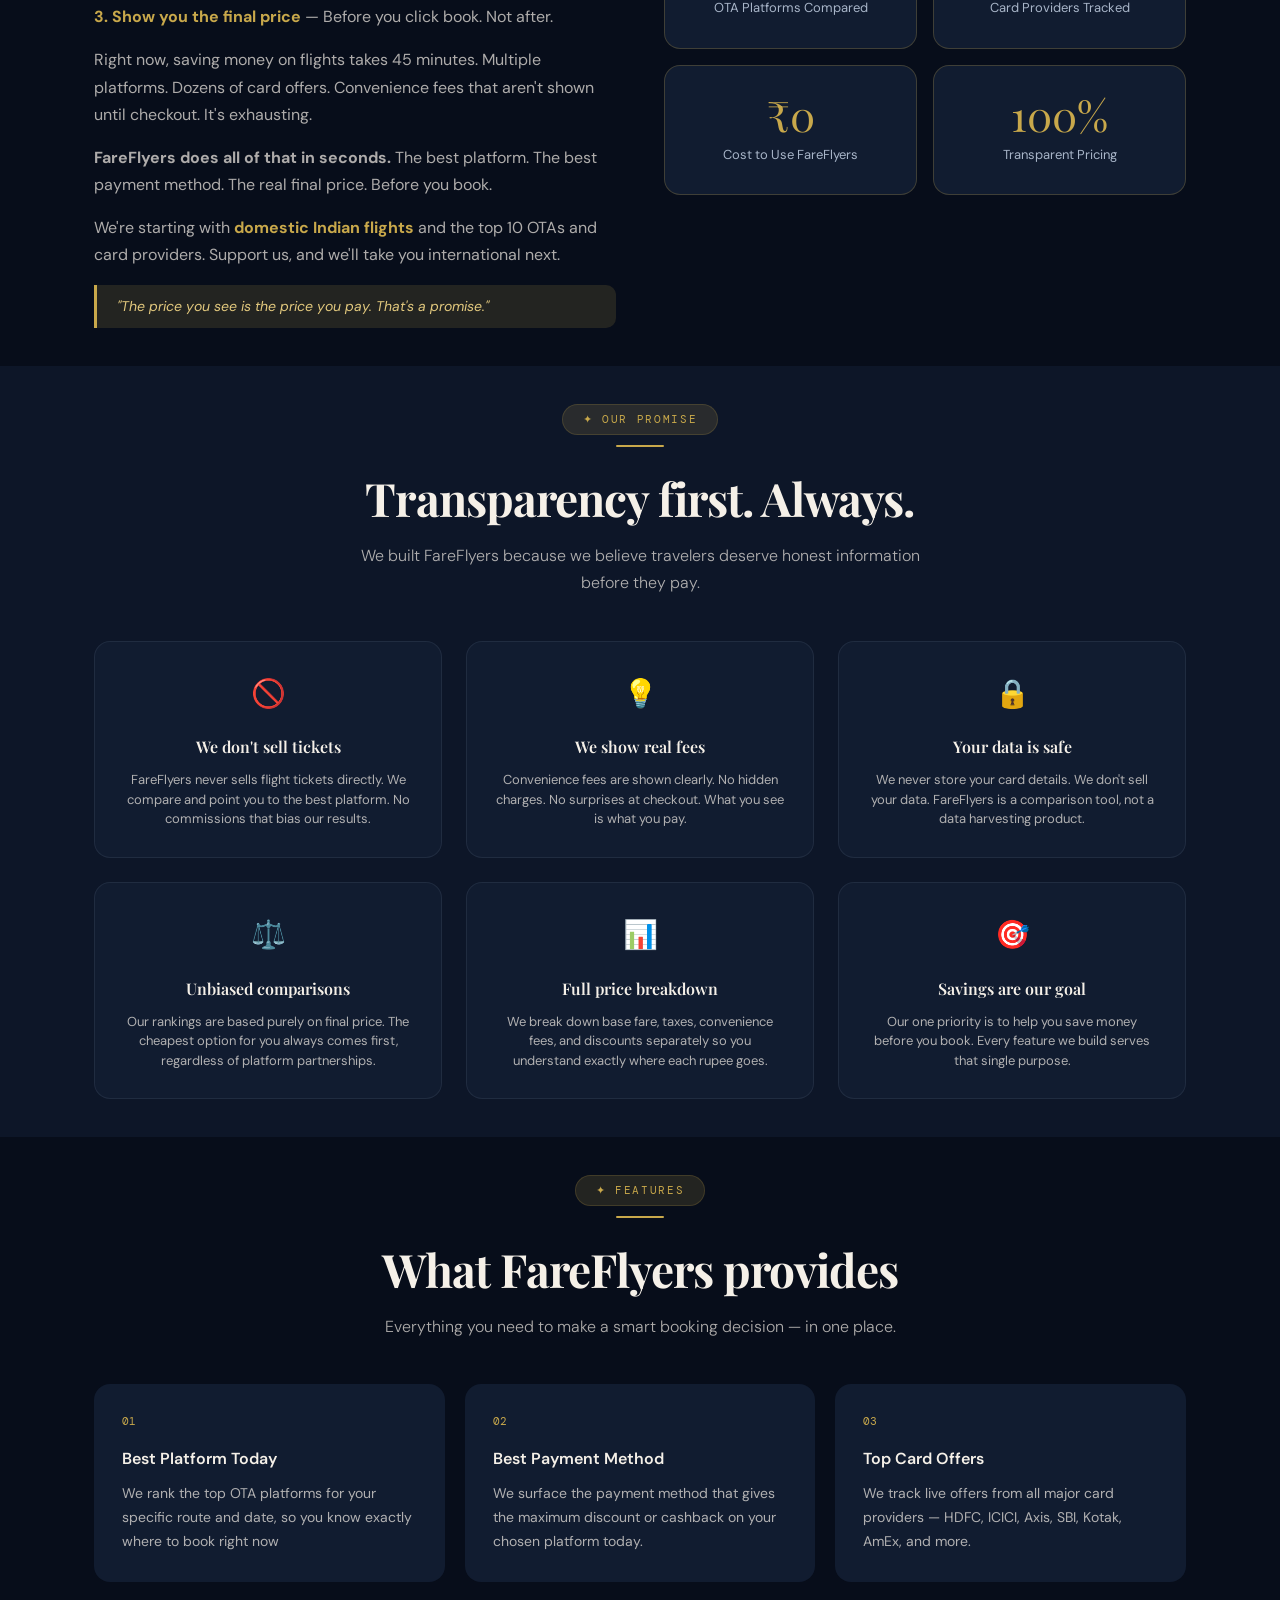
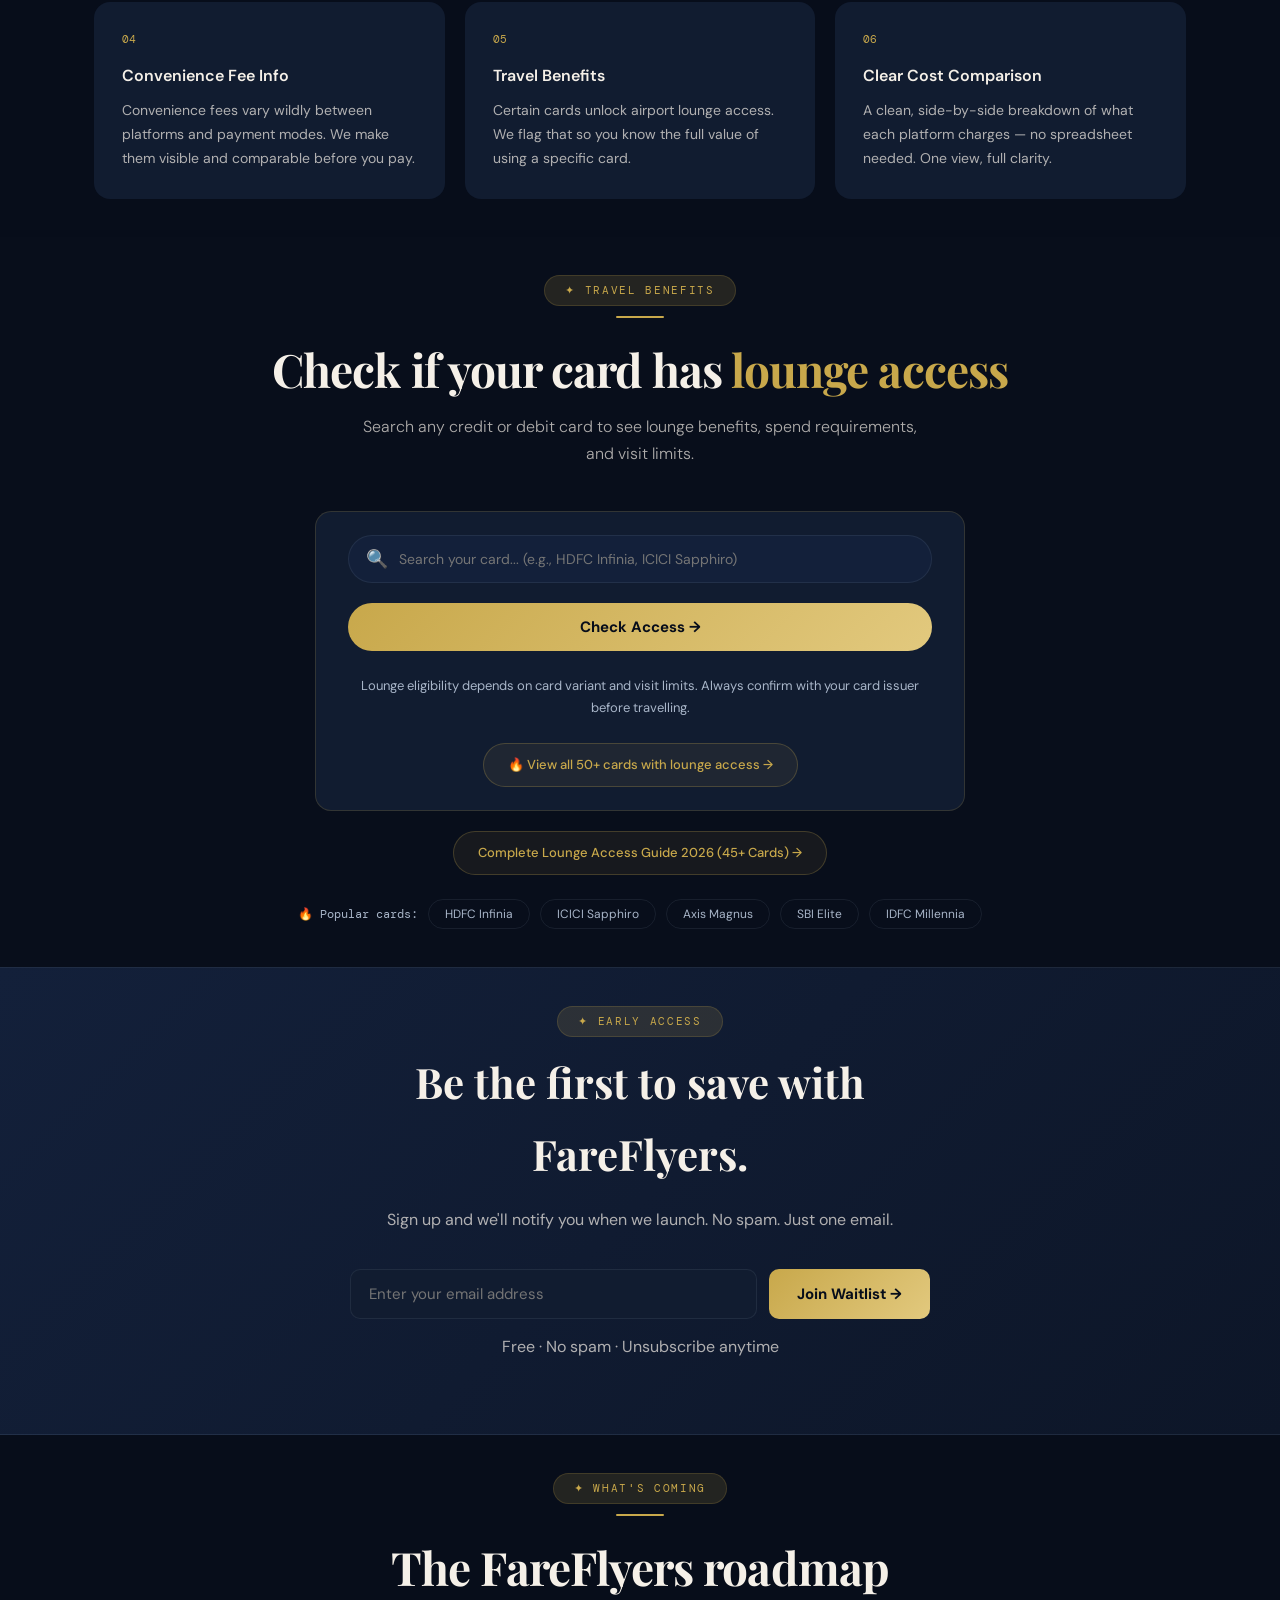
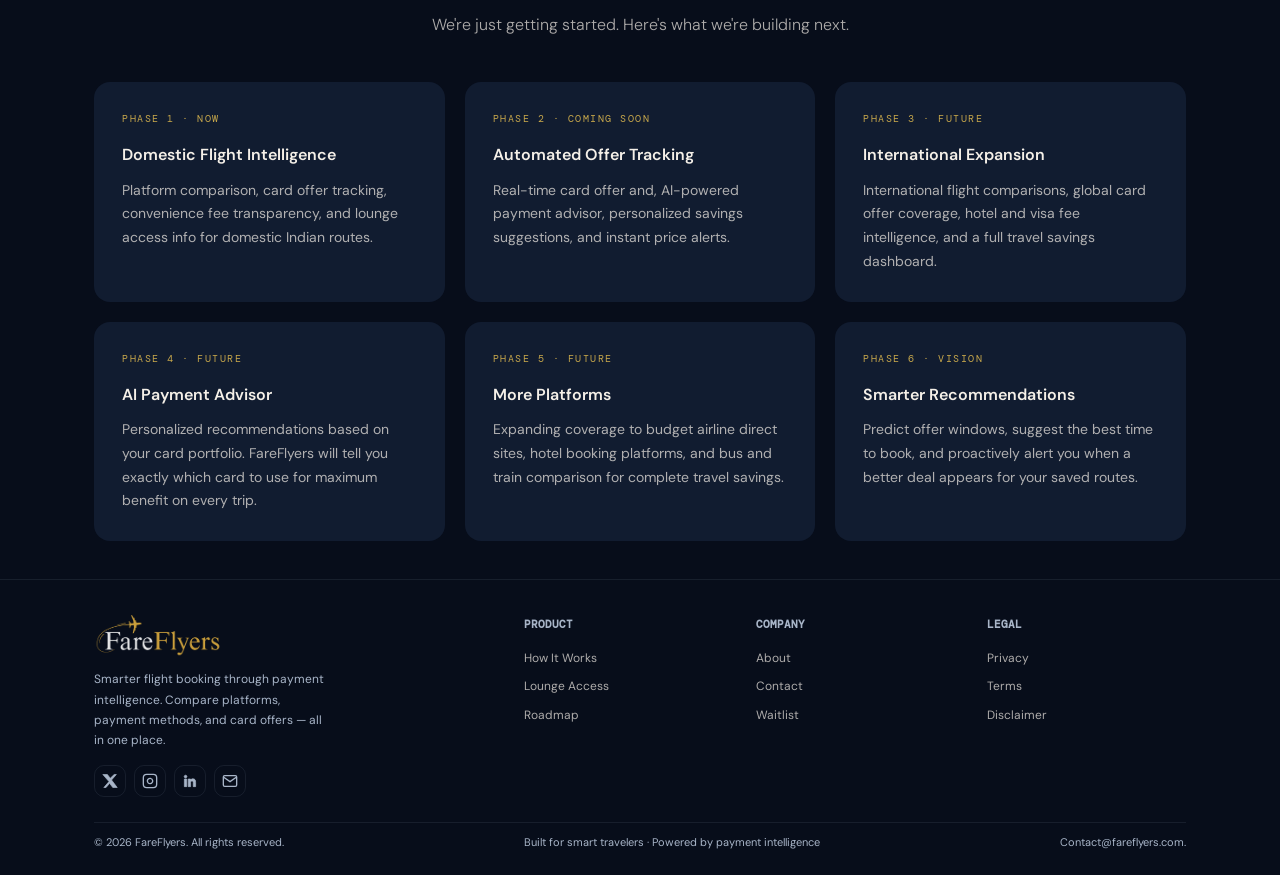
==== commit ab0c28e9: "all updated20_may_2026" ====
--- a/index.html
+++ b/index.html
@@ -3,6 +3,26 @@
 <head>
 <meta charset="UTF-8" />
 <meta name="viewport" content="width=device-width, initial-scale=1.0" />
+<!-- Mobile Viewport -->
+<meta name="viewport" content="width=device-width, initial-scale=1.0, maximum-scale=1.0, user-scalable=yes">
+
+<!-- SEO Meta Tags -->
+<meta name="description" content="FareFlyers - Find the cheapest flights with best credit card offers. Compare Ixigo, MakeMyTrip, Cleartrip. Get lounge access info. Save money on every booking.">
+<meta name="keywords" content="FareFlyers, flight booking, cheap flights, credit card offers, lounge access, flight comparison">
+<meta name="author" content="FareFlyers">
+<meta name="robots" content="index, follow">
+
+<!-- Theme Color for Mobile Browser -->
+<meta name="theme-color" content="#070d1a">
+
+<!-- Canonical URL -->
+<link rel="canonical" href="https://fareflyers.com/">
+
+<!-- Open Graph (for social media) -->
+<meta property="og:title" content="FareFlyers - Smart Flight Booking">
+<meta property="og:description" content="Find cheapest flights with best card offers. Save money on every booking.">
+<meta property="og:type" content="website">
+<meta property="og:url" content="https://fareflyers.com/">
 <title>FareFlyers — Smarter Flight Booking</title>
 <link rel="preconnect" href="https://fonts.googleapis.com" />
 <link rel="preconnect" href="https://fonts.gstatic.com" crossorigin />
@@ -18,7 +38,7 @@
      ═══════════════════════════════════════════════════════════ -->
 <div class="announcement-bar">
     <span class="scrolling-text">
-        ✨ We're working hard on our flight search section! Thank you for your support ✨ &nbsp;·&nbsp; Domestic India flights launching soon &nbsp;·&nbsp; 🇮🇳 &nbsp;&nbsp;&nbsp;
+        ✨ We're working hard on our flight search section! Thank you for your support ✨ &nbsp;·&nbsp;
     </span>
 </div>
      <!-- ═══════════════════════════════════════════════════════════
--- a/style.css
+++ b/style.css
@@ -1065,4 +1065,448 @@
 .footer-social .social-btn {
     width: 32px;
     height: 32px;
+}
+/* ============================================================ */
+/* MOBILE RESPONSIVE - ADD THIS AT THE BOTTOM OF YOUR CSS
+/* ============================================================ */
+
+/* Tablet & Mobile (up to 1024px) */
+@media (max-width: 1024px) {
+    .container {
+        padding: 0 20px;
+    }
+}
+
+/* Mobile Devices (up to 768px) */
+@media (max-width: 768px) {
+    /* Typography - Clean & Readable */
+    body {
+        font-size: 15px;
+    }
+    
+    h1 {
+        font-size: 32px !important;
+    }
+    
+    h2 {
+        font-size: 24px !important;
+    }
+    
+    .section-head h2 {
+        font-size: 22px !important;
+    }
+    
+    .search-title {
+        font-size: 20px;
+    }
+    
+    /* Header - Clean Mobile Layout */
+    .header-inner {
+        flex-wrap: wrap;
+        gap: 10px;
+    }
+    
+    .logo-img-header {
+        height: 45px;
+    }
+    
+    .hamburger {
+        display: flex !important;
+        order: 3;
+    }
+    
+    .social-row {
+        order: 2;
+    }
+    
+    .btn-header {
+        order: 1;
+        padding: 6px 14px;
+        font-size: 12px;
+    }
+    
+    /* Mobile Navigation */
+    .header-nav {
+        display: none;
+        width: 100%;
+        order: 4;
+    }
+    
+    .header-nav.active {
+        display: flex !important;
+        flex-direction: column;
+        position: absolute;
+        top: 70px;
+        left: 0;
+        right: 0;
+        background: rgba(7, 13, 26, 0.98);
+        backdrop-filter: blur(18px);
+        padding: 20px;
+        gap: 12px;
+        z-index: 999;
+        border-bottom: 1px solid var(--border);
+    }
+    
+    .header-nav.active a {
+        width: 100%;
+        text-align: center;
+        padding: 12px;
+    }
+    
+    /* Hero Section */
+    .hero {
+        padding: 40px 0 !important;
+    }
+    
+    .hero-grid {
+        grid-template-columns: 1fr;
+        gap: 30px;
+    }
+    
+    .hero-content {
+        text-align: center;
+    }
+    
+    .hero-sub {
+        max-width: 100%;
+        font-size: 15px;
+    }
+    
+    .stats-row {
+        justify-content: center;
+        flex-wrap: wrap;
+        gap: 20px;
+    }
+    
+    .btn-row {
+        flex-direction: column;
+        align-items: center;
+    }
+    
+    .btn-primary, .btn-secondary {
+        width: 100%;
+        max-width: 250px;
+        text-align: center;
+        padding: 12px 20px;
+    }
+    
+    /* Slideshow */
+    .slide-wrapper {
+        min-height: 380px;
+    }
+    
+    .slide {
+        padding: 20px;
+    }
+    
+    .preview-row {
+        font-size: 12px;
+        padding: 8px 0;
+    }
+    
+    /* Search Section */
+    .search-section {
+        padding: 30px 0;
+    }
+    
+    .search-box {
+        padding: 20px;
+    }
+    
+    .search-grid {
+        grid-template-columns: 1fr;
+        gap: 12px;
+    }
+    
+    .search-sub {
+        font-size: 13px;
+    }
+    
+    /* Popular Routes - Clean Pill Boxes */
+    .dest-grid {
+        flex-wrap: wrap;
+        gap: 8px;
+    }
+    
+    .dest-card {
+        padding: 5px 12px;
+    }
+    
+    .dest-from, .dest-to {
+        font-size: 11px;
+    }
+    
+    /* Compare Section */
+    .compare-grid {
+        grid-template-columns: 1fr;
+        gap: 24px;
+    }
+    
+    .group-header {
+        gap: 8px;
+    }
+    
+    .chip {
+        font-size: 10px;
+        padding: 4px 10px;
+    }
+    
+    /* Mission Section */
+    .mission-grid {
+        grid-template-columns: 1fr;
+        gap: 32px;
+    }
+    
+    .mission-text {
+        text-align: center;
+    }
+    
+    .mission-text h2 {
+        text-align: center;
+    }
+    
+    .mission-highlight {
+        text-align: left;
+    }
+    
+    .mission-stats {
+        grid-template-columns: 1fr 1fr;
+        gap: 12px;
+    }
+    
+    .stat-card {
+        padding: 20px;
+    }
+    
+    .stat-number {
+        font-size: 32px;
+    }
+    
+    /* Trust Section */
+    .trust-grid {
+        grid-template-columns: 1fr;
+        gap: 16px;
+    }
+    
+    .trust-card {
+        padding: 24px 20px;
+    }
+    
+    /* What We Provide */
+    .provide-grid {
+        grid-template-columns: 1fr;
+        gap: 16px;
+    }
+    
+    .provide-card {
+        padding: 20px;
+    }
+    
+    /* Lounge Search */
+    .lounge-search-box {
+        padding: 20px;
+    }
+    
+    .lounge-search-input {
+        font-size: 13px;
+        padding: 12px 40px 12px 45px;
+    }
+    
+    .lounge-check-btn {
+        padding: 12px 20px;
+        font-size: 14px;
+    }
+    
+    .access-details-grid {
+        grid-template-columns: 1fr;
+        gap: 12px;
+    }
+    
+    .access-detail-item .detail-value {
+        font-size: 20px;
+    }
+    
+    .quick-examples {
+        gap: 8px;
+    }
+    
+    .quick-chip {
+        padding: 5px 12px;
+        font-size: 11px;
+    }
+    
+    /* Result Section */
+    .result-section {
+        padding: 40px 0;
+    }
+    
+    .result-grid {
+        grid-template-columns: 1fr;
+        gap: 16px;
+    }
+    
+    .result-card {
+        padding: 20px;
+    }
+    
+    .rc-value {
+        font-size: 28px;
+    }
+    
+    .breakdown-card {
+        padding: 20px;
+    }
+    
+    /* Signup Section */
+    .signup-box {
+        padding: 28px 20px;
+    }
+    
+    .signup-form {
+        flex-direction: column;
+        gap: 12px;
+    }
+    
+    .signup-submit {
+        width: 100%;
+    }
+    
+    /* Roadmap */
+    .roadmap-grid {
+        grid-template-columns: 1fr;
+        gap: 16px;
+    }
+    
+    .roadmap-card {
+        padding: 20px;
+    }
+    
+    /* Footer */
+    .footer-top {
+        grid-template-columns: 1fr;
+        gap: 24px;
+        text-align: center;
+    }
+    
+    .footer-brand p {
+        margin-left: auto;
+        margin-right: auto;
+    }
+    
+    .footer-social {
+        justify-content: center;
+    }
+    
+    .footer-bottom {
+        flex-direction: column;
+        text-align: center;
+        gap: 8px;
+    }
+    
+    .view-all-link {
+        padding: 8px 16px;
+        font-size: 12px;
+    }
+}
+
+/* Small Mobile (up to 480px) */
+@media (max-width: 480px) {
+    h1 {
+        font-size: 28px !important;
+    }
+    
+    .tag {
+        font-size: 9px;
+        padding: 4px 12px;
+    }
+    
+    .hero {
+        padding: 30px 0 !important;
+    }
+    
+    .hero-sub {
+        font-size: 14px;
+    }
+    
+    .stats-row {
+        flex-direction: column;
+        align-items: center;
+        gap: 12px;
+    }
+    
+    .mission-stats {
+        grid-template-columns: 1fr;
+    }
+    
+    .search-box {
+        padding: 16px;
+    }
+    
+    .search-title {
+        font-size: 18px;
+    }
+    
+    .dest-card {
+        padding: 4px 10px;
+    }
+    
+    .dest-from, .dest-to {
+        font-size: 10px;
+    }
+    
+    .card-title-section h3 {
+        font-size: 16px;
+    }
+    
+    .winner-chip {
+        flex-direction: column;
+        text-align: center;
+        gap: 8px;
+    }
+    
+    .toast {
+        bottom: 16px;
+        right: 16px;
+        left: 16px;
+        font-size: 12px;
+    }
+}
+
+/* Fix scroll position for mobile */
+@media (max-width: 768px) {
+    #search { scroll-margin-top: 80px; }
+    #how-it-works { scroll-margin-top: 70px; }
+    #lounge { scroll-margin-top: 70px; }
+    #roadmap { scroll-margin-top: 70px; }
+    #signup { scroll-margin-top: 70px; }
+}
+
+/* Fix for Cards Grid on Mobile */
+@media (max-width: 768px) {
+    .cards-grid {
+        grid-template-columns: 1fr !important;
+        gap: 16px !important;
+    }
+    
+    .card-offer {
+        padding: 16px !important;
+    }
+    
+    .card-footer {
+        flex-direction: column !important;
+        gap: 12px !important;
+    }
+    
+    .apply-btn {
+        width: 100% !important;
+        text-align: center !important;
+    }
+}
+
+/* Disable fade-in animations on mobile for better performance */
+@media (max-width: 768px) {
+    .fade-in {
+        opacity: 1 !important;
+        transform: none !important;
+    }
 }
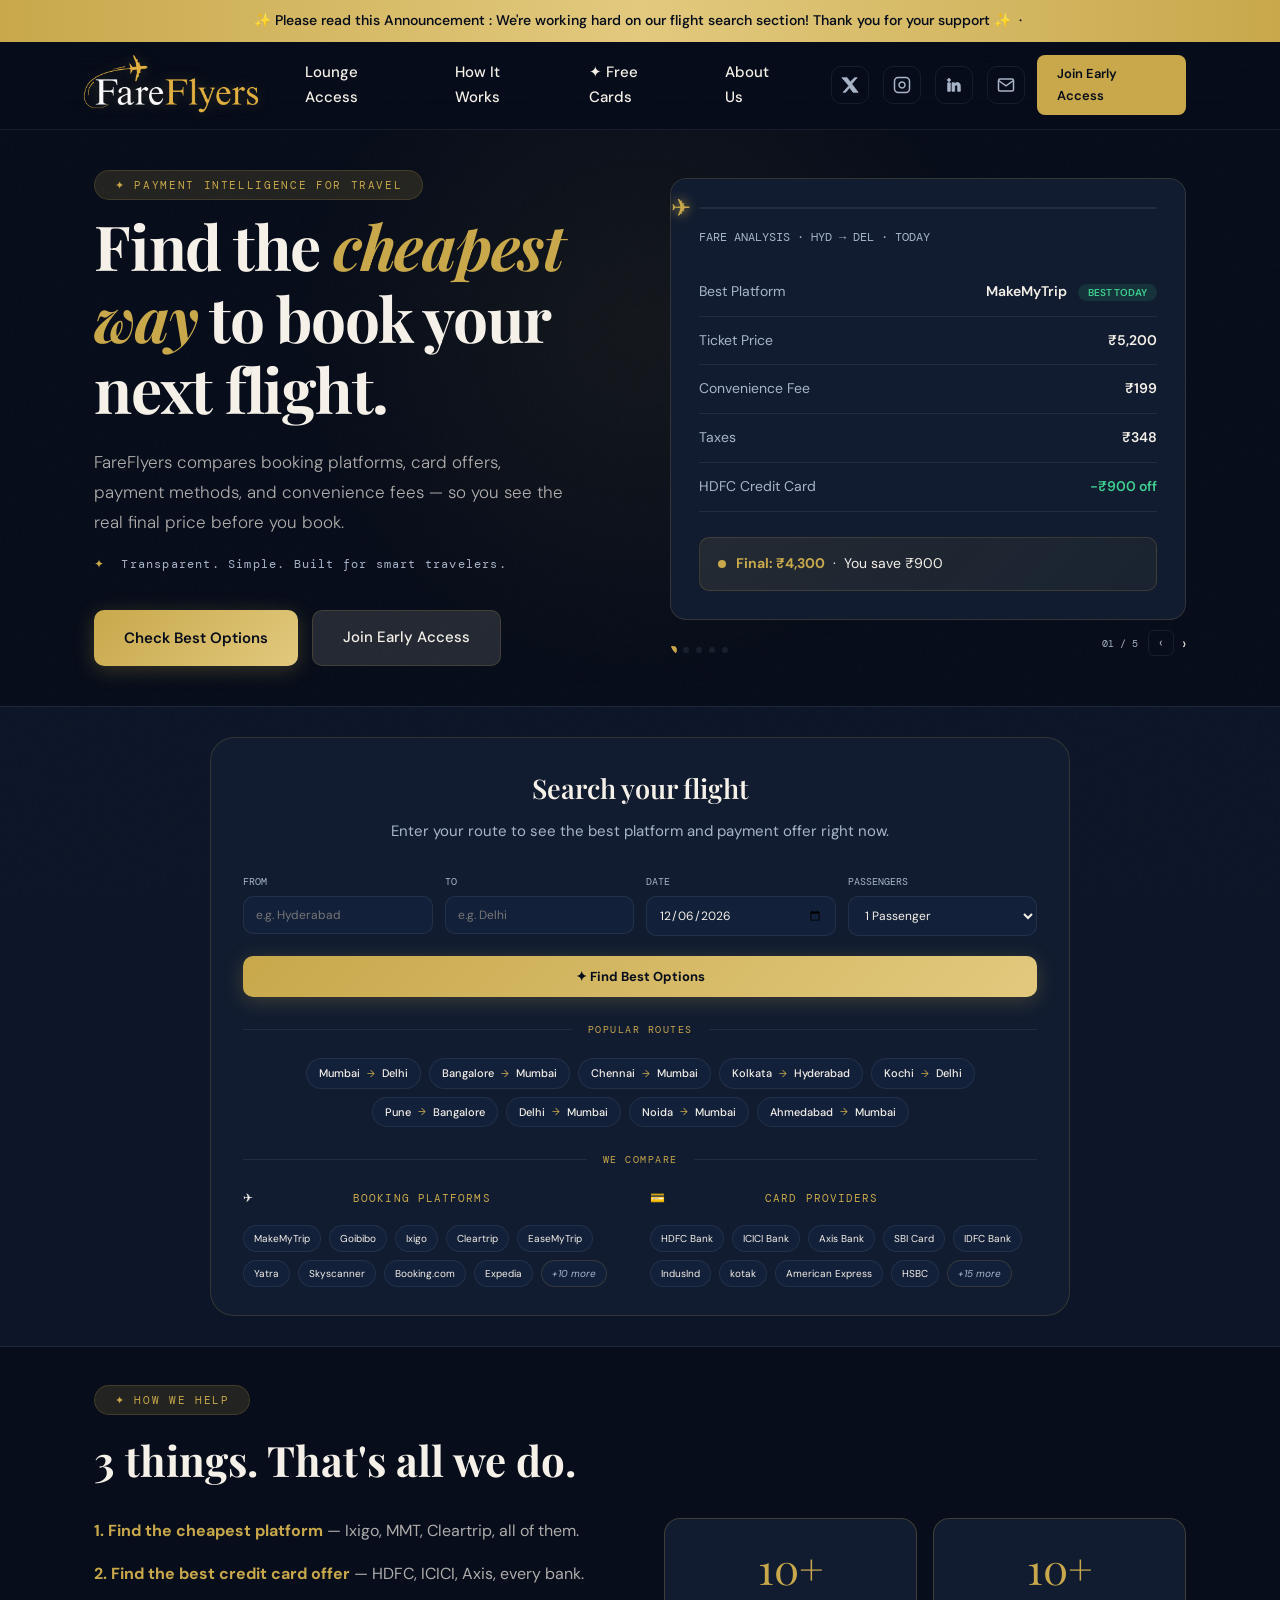
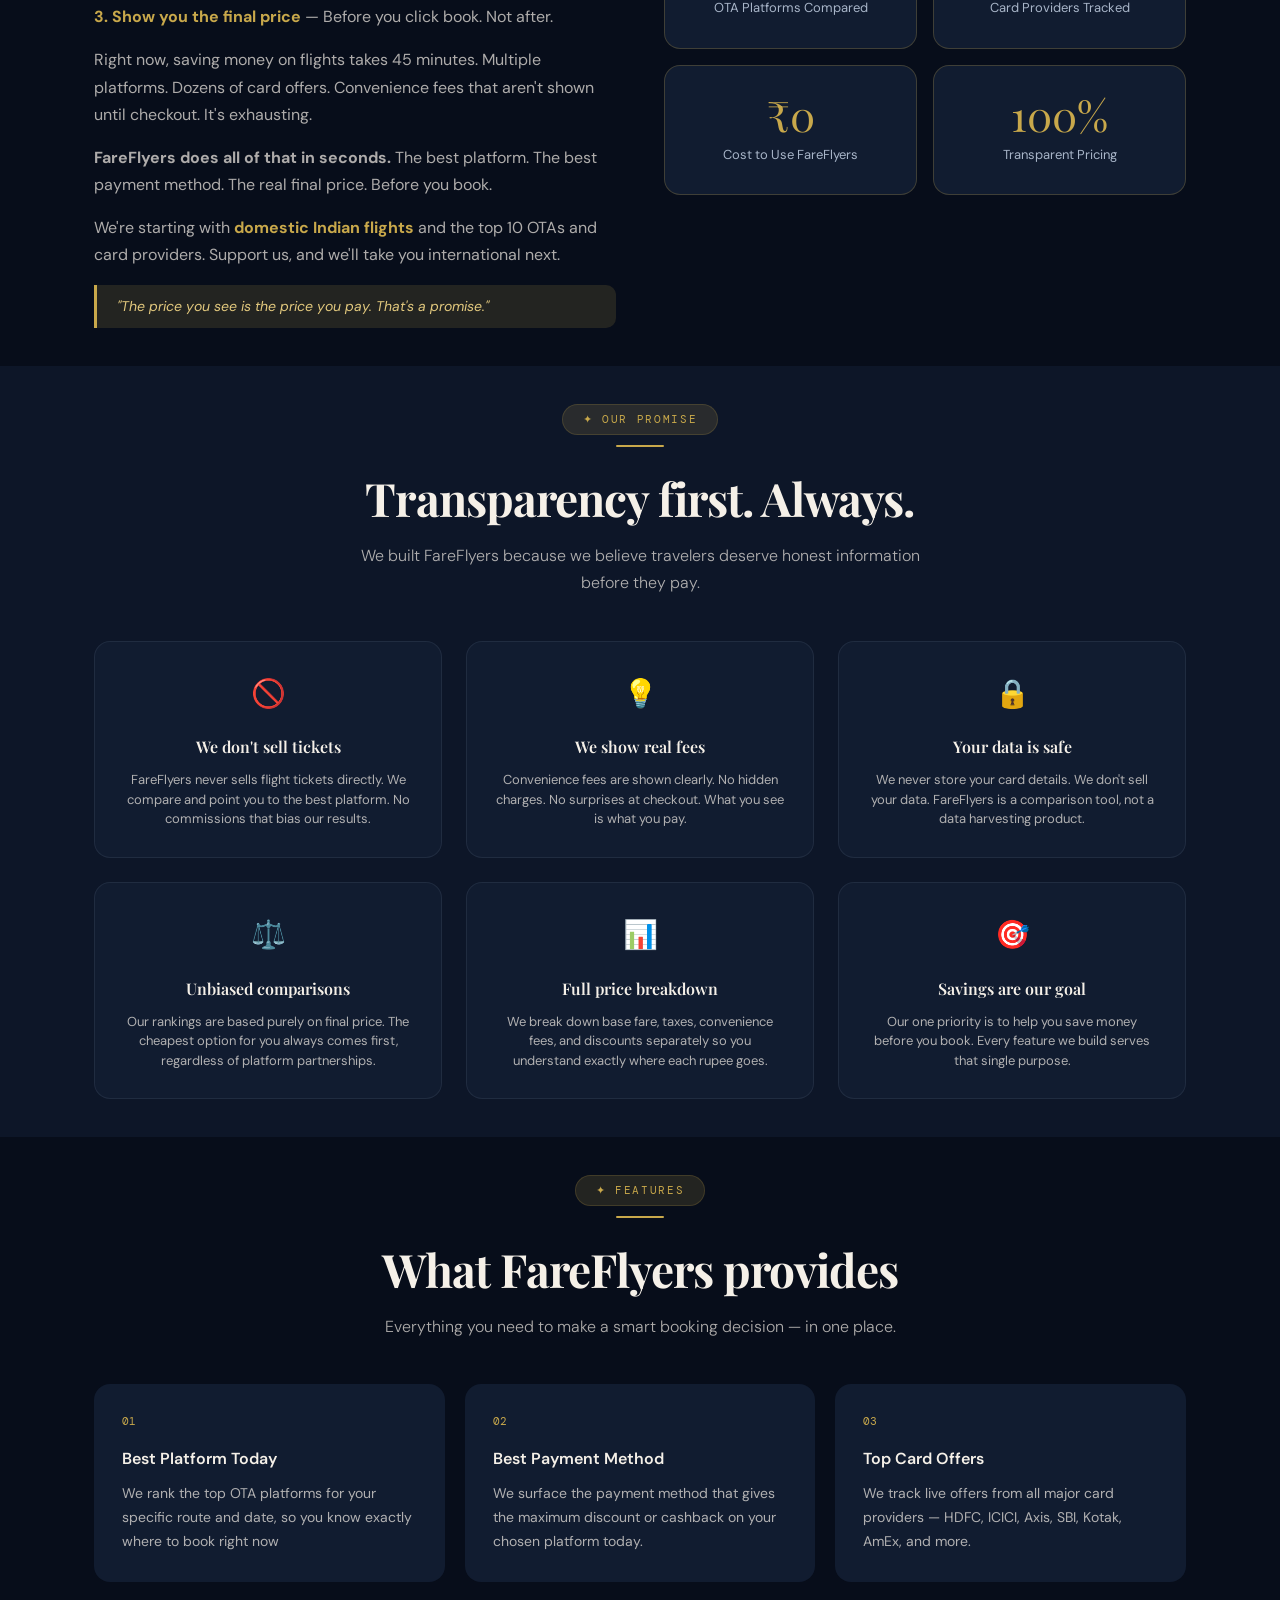
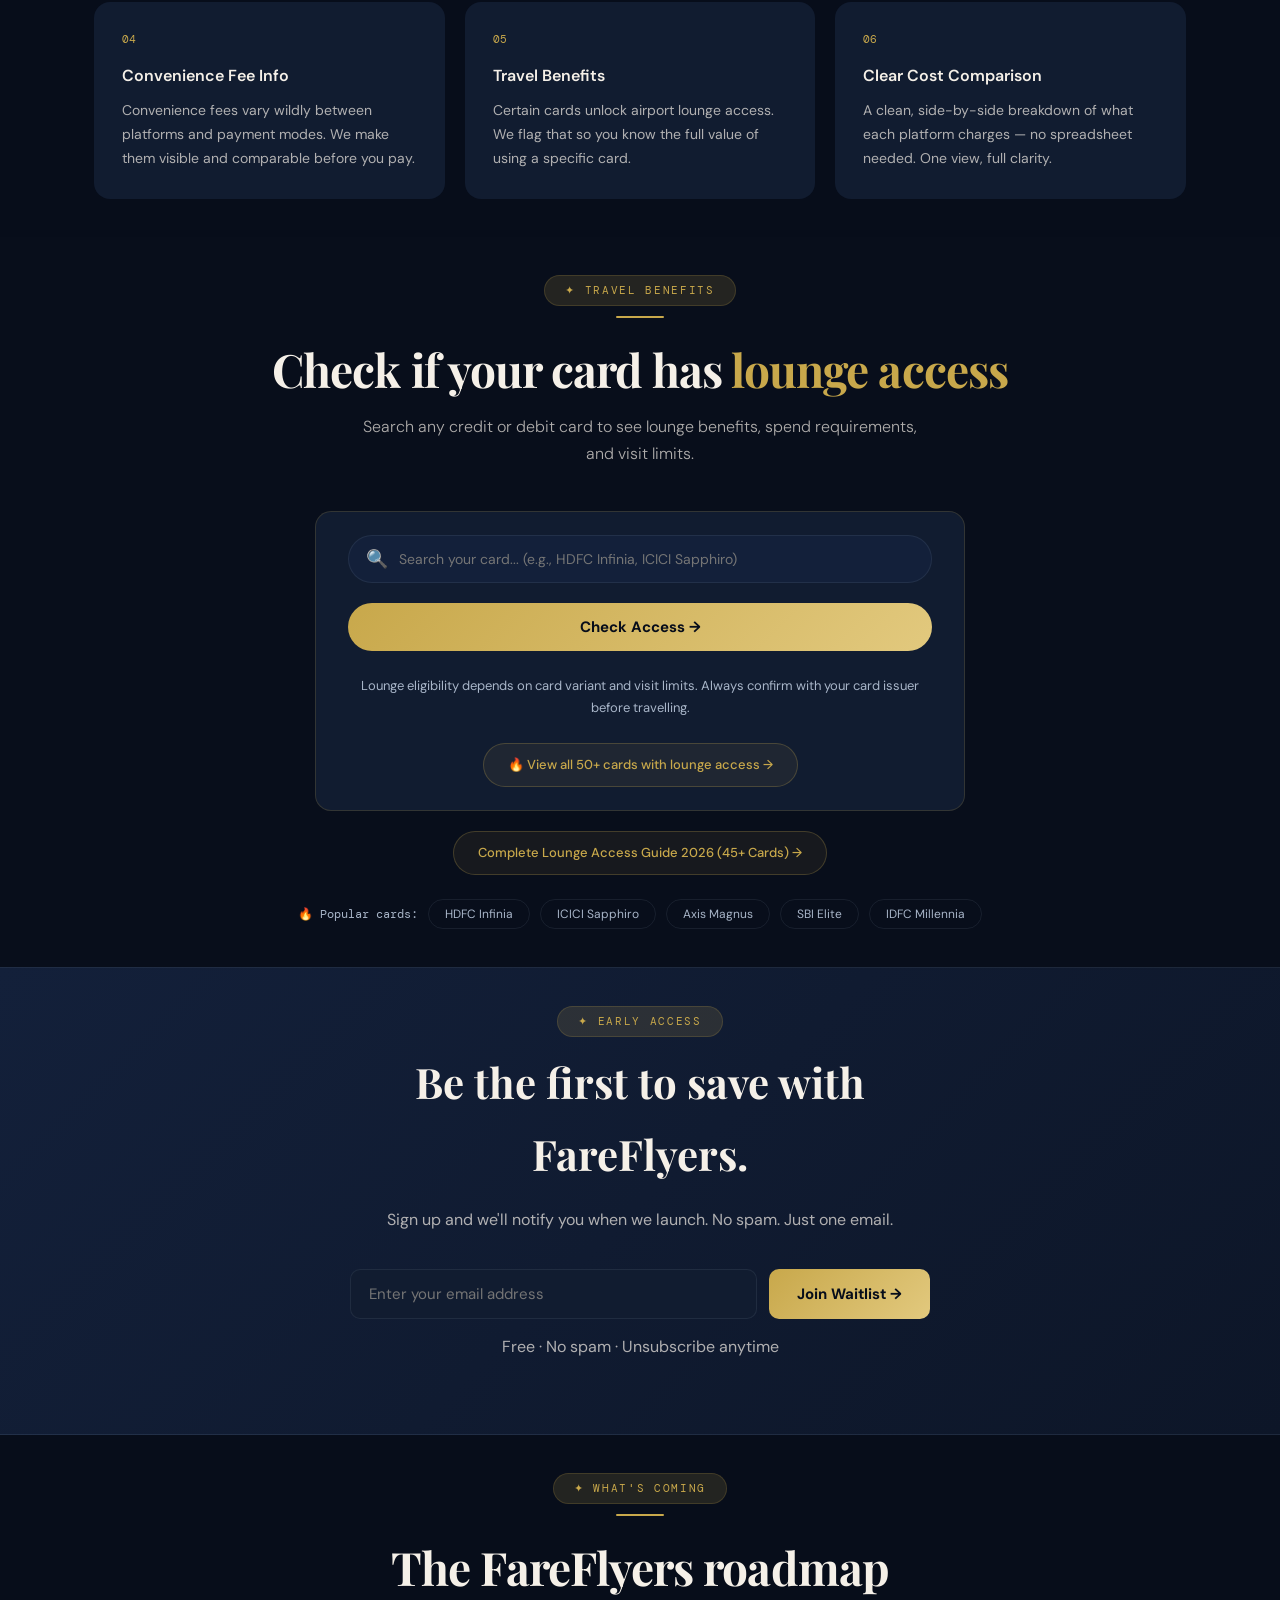
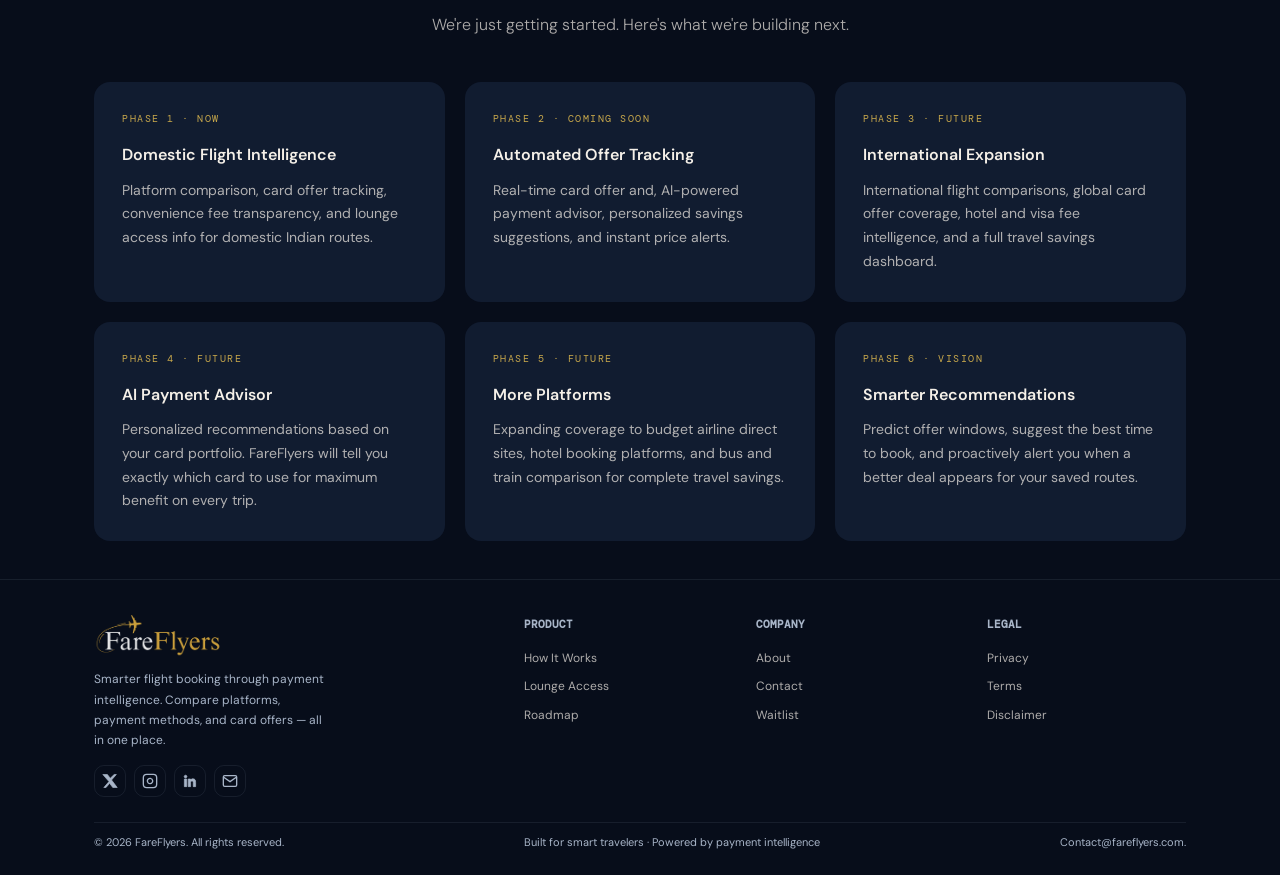
==== commit 78dfd2ab: "added suggestion" ====
--- a/index.html
+++ b/index.html
@@ -14,6 +14,9 @@
 
 <!-- Theme Color for Mobile Browser -->
 <meta name="theme-color" content="#070d1a">
+<link rel="icon" type="image/png" href="favicon.png">
+<link rel="icon" href="/favicon.png?v=2">
+
 
 <!-- Canonical URL -->
 <link rel="canonical" href="https://fareflyers.com/">
@@ -30,15 +33,24 @@
 
 <!-- CSS LINKED EXTERNALLY -->
 <link rel="stylesheet" href="style.css">
+<script type="text/javascript">
+    (function(c,l,a,r,i,t,y){
+        c[a]=c[a]||function(){(c[a].q=c[a].q||[]).push(arguments)};
+        t=l.createElement(r);t.async=1;t.src="https://www.clarity.ms/tag/"+i;
+        y=l.getElementsByTagName(r)[0];y.parentNode.insertBefore(t,y);
+    })(window, document, "clarity", "script", "wulkgo32vq");
+</script>
 </head>
 <body>
 
+  
+
 <!-- ═══════════════════════════════════════════════════════════
      ANNOUNCEMENT BAR
      ═══════════════════════════════════════════════════════════ -->
 <div class="announcement-bar">
     <span class="scrolling-text">
-        ✨ We're working hard on our flight search section! Thank you for your support ✨ &nbsp;·&nbsp;
+        ✨ Please read this Announcement : We're working hard on our flight search section! Thank you for your support ✨ &nbsp;·&nbsp;
     </span>
 </div>
      <!-- ═══════════════════════════════════════════════════════════
@@ -172,21 +184,28 @@
   <div class="container">
     <div class="search-box fade-in">
       <div class="search-title">Search your flight</div>
-      <div class="search-sub">Enter your route to see the best platform and payment offer right now.</div>
+      <div class="search-sub">Enter your route to see the best platform and payment offer right now.</div>  
       
       <div class="search-grid">
-        <div class="search-field">
+        <!-- FROM field with suggestion container -->
+        <div class="search-field" style="position: relative;">
           <label>FROM</label>
-          <input type="text" id="s-from" placeholder="e.g. Hyderabad">
-        </div>
-        <div class="search-field">
+          <input type="text" id="s-from" placeholder="e.g. Hyderabad" autocomplete="off">
+          <div id="fromSuggestions" class="airport-suggestions"></div>
+        </div>
+        
+        <!-- TO field with suggestion container -->
+        <div class="search-field" style="position: relative;">
           <label>TO</label>
-          <input type="text" id="s-to" placeholder="e.g. Delhi">
-        </div>
+          <input type="text" id="s-to" placeholder="e.g. Delhi" autocomplete="off">
+          <div id="toSuggestions" class="airport-suggestions"></div>
+        </div>
+        
         <div class="search-field">
           <label>DATE</label>
           <input type="date" id="s-date">
         </div>
+        
         <div class="search-field">
           <label>PASSENGERS</label>
           <select id="s-pax">
@@ -252,7 +271,6 @@
               <span class="chip">kotak</span>
               <span class="chip">American Express</span>
               <span class="chip">HSBC</span>
-              <!-- <span class="chip">RBL Bank</span> -->
               <span class="chip more-chip">+15 more</span>
             </div>
           </div>
--- a/style.css
+++ b/style.css
@@ -1067,7 +1067,7 @@
     height: 32px;
 }
 /* ============================================================ */
-/* MOBILE RESPONSIVE - ADD THIS AT THE BOTTOM OF YOUR CSS
+/* MOBILE RESPONSIVE - WITH BIGGER FONTS
 /* ============================================================ */
 
 /* Tablet & Mobile (up to 1024px) */
@@ -1079,9 +1079,9 @@
 
 /* Mobile Devices (up to 768px) */
 @media (max-width: 768px) {
-    /* Typography - Clean & Readable */
+    /* ===== BIGGER FONTS FOR MOBILE ===== */
     body {
-        font-size: 15px;
+        font-size: 16px !important;
     }
     
     h1 {
@@ -1097,10 +1097,52 @@
     }
     
     .search-title {
-        font-size: 20px;
-    }
-    
-    /* Header - Clean Mobile Layout */
+        font-size: 22px !important;
+    }
+    
+    .search-sub {
+        font-size: 14px !important;
+    }
+    
+    .hero-sub {
+        font-size: 15px !important;
+    }
+    
+    .dest-from, .dest-to {
+        font-size: 13px !important;
+    }
+    
+    .chip {
+        font-size: 12px !important;
+        padding: 6px 12px !important;
+    }
+    
+    .stat-number {
+        font-size: 32px !important;
+    }
+    
+    .stat-label {
+        font-size: 14px !important;
+    }
+    
+    .trust-card p {
+        font-size: 14px !important;
+    }
+    
+    .provide-card p {
+        font-size: 14px !important;
+    }
+    
+    .quick-chip {
+        font-size: 13px !important;
+        padding: 6px 14px !important;
+    }
+    
+    .footer-col a {
+        font-size: 14px !important;
+    }
+    
+    /* ===== HEADER ===== */
     .header-inner {
         flex-wrap: wrap;
         gap: 10px;
@@ -1122,7 +1164,7 @@
     .btn-header {
         order: 1;
         padding: 6px 14px;
-        font-size: 12px;
+        font-size: 13px !important;
     }
     
     /* Mobile Navigation */
@@ -1167,11 +1209,6 @@
         text-align: center;
     }
     
-    .hero-sub {
-        max-width: 100%;
-        font-size: 15px;
-    }
-    
     .stats-row {
         justify-content: center;
         flex-wrap: wrap;
@@ -1188,6 +1225,7 @@
         max-width: 250px;
         text-align: center;
         padding: 12px 20px;
+        font-size: 14px !important;
     }
     
     /* Slideshow */
@@ -1218,11 +1256,17 @@
         gap: 12px;
     }
     
-    .search-sub {
-        font-size: 13px;
-    }
-    
-    /* Popular Routes - Clean Pill Boxes */
+    .search-field input,
+    .search-field select {
+        font-size: 15px !important;
+        padding: 12px !important;
+    }
+    
+    .search-field label {
+        font-size: 12px !important;
+    }
+    
+    /* Popular Routes */
     .dest-grid {
         flex-wrap: wrap;
         gap: 8px;
@@ -1232,8 +1276,8 @@
         padding: 5px 12px;
     }
     
-    .dest-from, .dest-to {
-        font-size: 11px;
+    .dest-arrow {
+        font-size: 12px !important;
     }
     
     /* Compare Section */
@@ -1246,11 +1290,6 @@
         gap: 8px;
     }
     
-    .chip {
-        font-size: 10px;
-        padding: 4px 10px;
-    }
-    
     /* Mission Section */
     .mission-grid {
         grid-template-columns: 1fr;
@@ -1278,10 +1317,6 @@
         padding: 20px;
     }
     
-    .stat-number {
-        font-size: 32px;
-    }
-    
     /* Trust Section */
     .trust-grid {
         grid-template-columns: 1fr;
@@ -1292,6 +1327,10 @@
         padding: 24px 20px;
     }
     
+    .trust-card h3 {
+        font-size: 18px !important;
+    }
+    
     /* What We Provide */
     .provide-grid {
         grid-template-columns: 1fr;
@@ -1302,19 +1341,23 @@
         padding: 20px;
     }
     
+    .provide-card h3 {
+        font-size: 16px !important;
+    }
+    
     /* Lounge Search */
     .lounge-search-box {
         padding: 20px;
     }
     
     .lounge-search-input {
-        font-size: 13px;
+        font-size: 15px !important;
         padding: 12px 40px 12px 45px;
     }
     
     .lounge-check-btn {
         padding: 12px 20px;
-        font-size: 14px;
+        font-size: 15px !important;
     }
     
     .access-details-grid {
@@ -1328,11 +1371,6 @@
     
     .quick-examples {
         gap: 8px;
-    }
-    
-    .quick-chip {
-        padding: 5px 12px;
-        font-size: 11px;
     }
     
     /* Result Section */
@@ -1391,6 +1429,7 @@
     .footer-brand p {
         margin-left: auto;
         margin-right: auto;
+        font-size: 13px !important;
     }
     
     .footer-social {
@@ -1405,7 +1444,7 @@
     
     .view-all-link {
         padding: 8px 16px;
-        font-size: 12px;
+        font-size: 13px !important;
     }
 }
 
@@ -1416,7 +1455,7 @@
     }
     
     .tag {
-        font-size: 9px;
+        font-size: 10px !important;
         padding: 4px 12px;
     }
     
@@ -1443,7 +1482,7 @@
     }
     
     .search-title {
-        font-size: 18px;
+        font-size: 20px !important;
     }
     
     .dest-card {
@@ -1451,7 +1490,7 @@
     }
     
     .dest-from, .dest-to {
-        font-size: 10px;
+        font-size: 12px !important;
     }
     
     .card-title-section h3 {
@@ -1509,4 +1548,67 @@
         opacity: 1 !important;
         transform: none !important;
     }
+}
+
+/* ============================================================ */
+/* AIRPORT SEARCH SUGGESTIONS (Single copy)
+/* ============================================================ */
+.airport-suggestions {
+    position: absolute;
+    top: 100%;
+    left: 0;
+    right: 0;
+    background: var(--navy-card);
+    border: 1px solid var(--border);
+    border-radius: 10px;
+    max-height: 250px;
+    overflow-y: auto;
+    z-index: 1000;
+    display: none;
+    margin-top: 4px;
+    box-shadow: 0 8px 20px rgba(0,0,0,0.3);
+}
+
+.airport-suggestions.show {
+    display: block;
+}
+
+.suggestion-item {
+    padding: 10px 14px;
+    cursor: pointer;
+    transition: all 0.2s;
+    border-bottom: 1px solid var(--border-subtle);
+}
+
+.suggestion-item:last-child {
+    border-bottom: none;
+}
+
+.suggestion-item:hover {
+    background: var(--gold-dim);
+}
+
+.suggestion-code {
+    font-family: 'DM Mono', monospace;
+    font-weight: 700;
+    color: var(--gold);
+    font-size: 12px;
+    display: inline-block;
+    width: 45px;
+}
+
+.suggestion-name {
+    font-size: 13px;
+    color: var(--white);
+}
+
+.suggestion-city {
+    font-size: 11px;
+    color: var(--silver);
+    display: block;
+    margin-top: 2px;
+}
+
+.search-field {
+    position: relative;
 }
